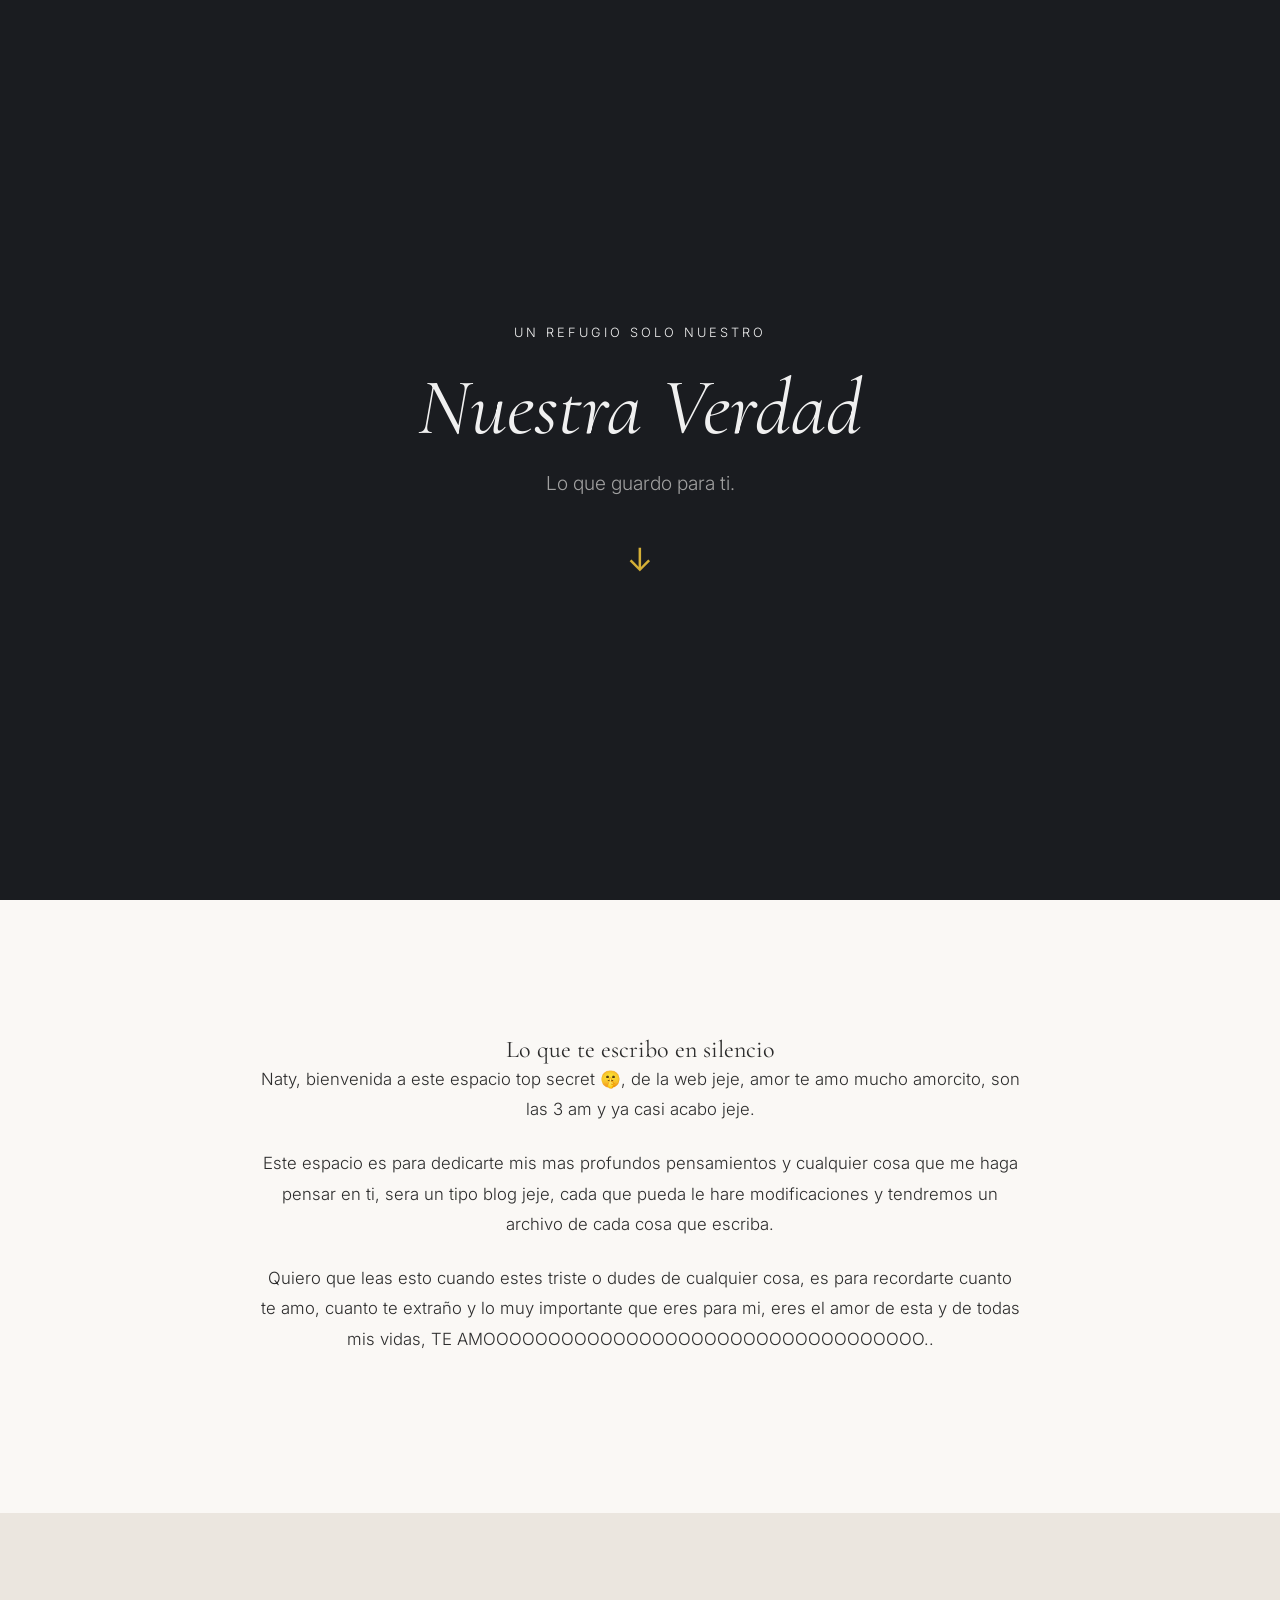
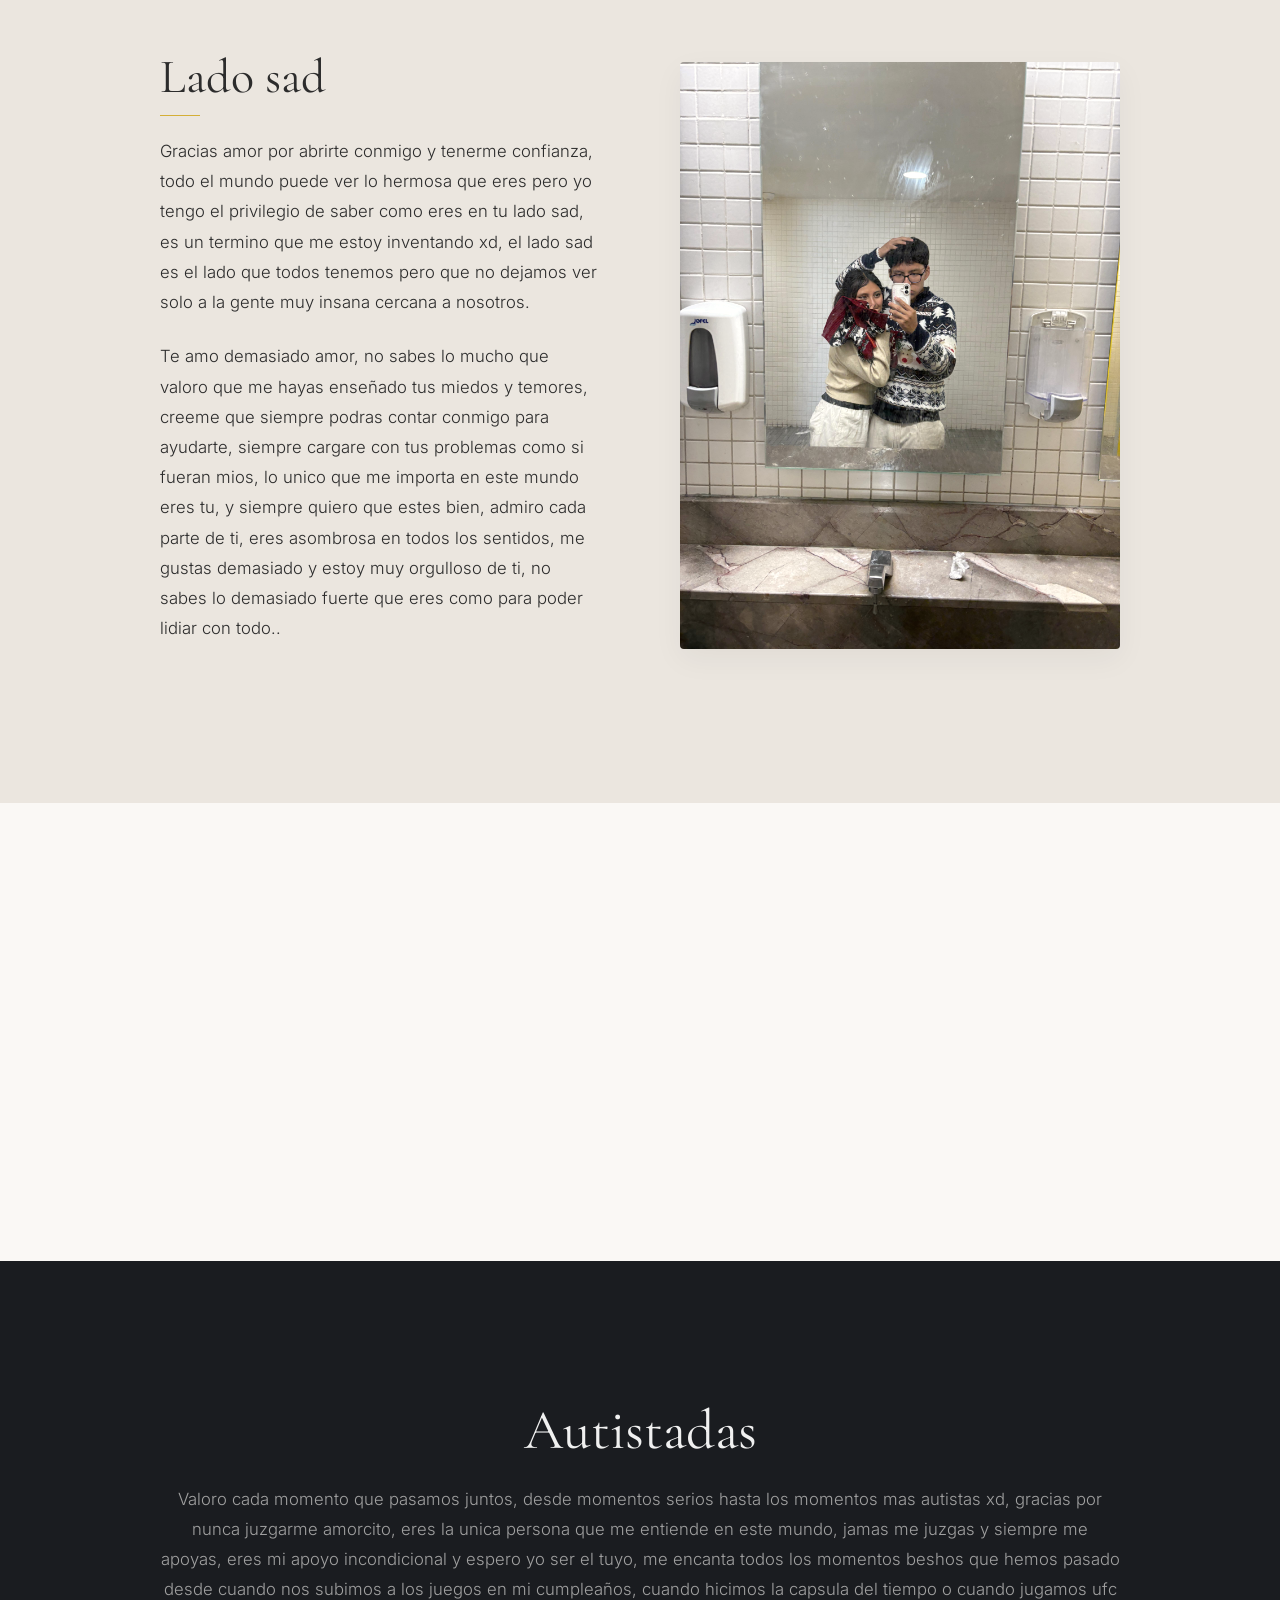
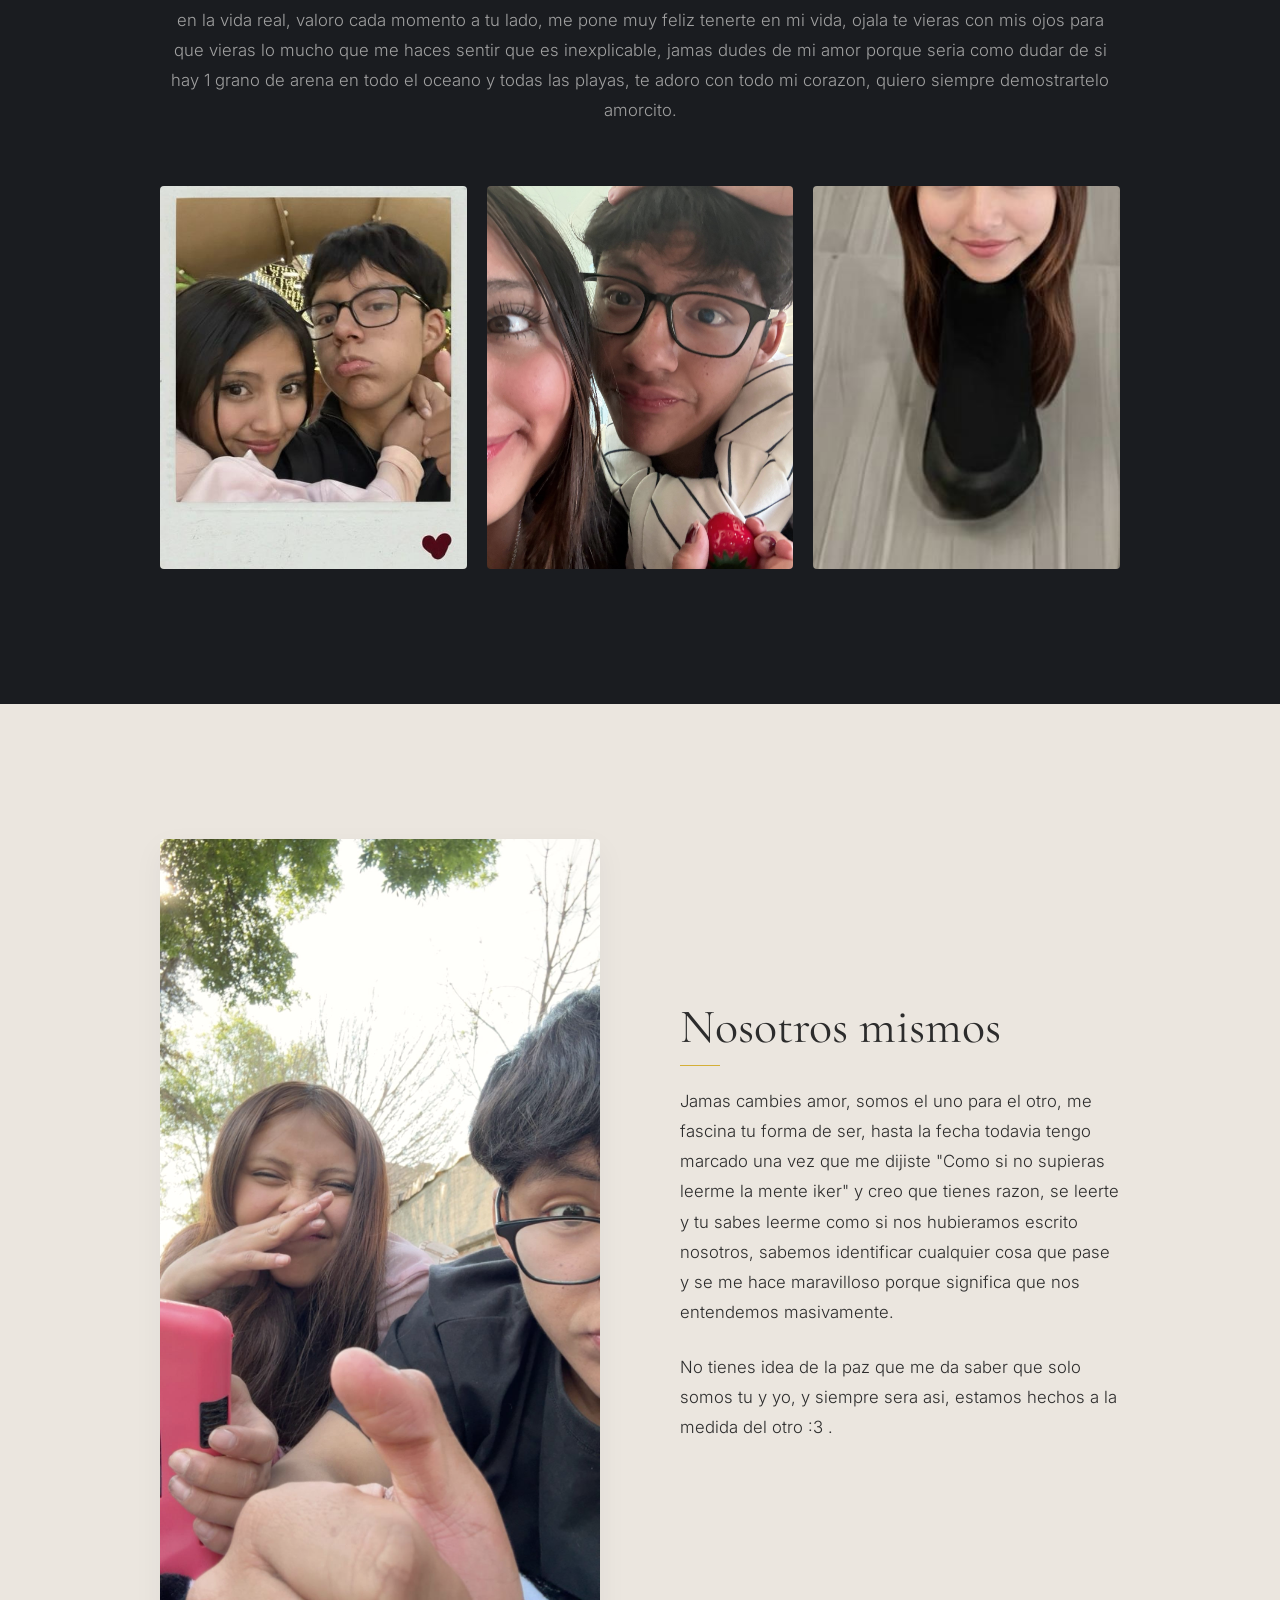
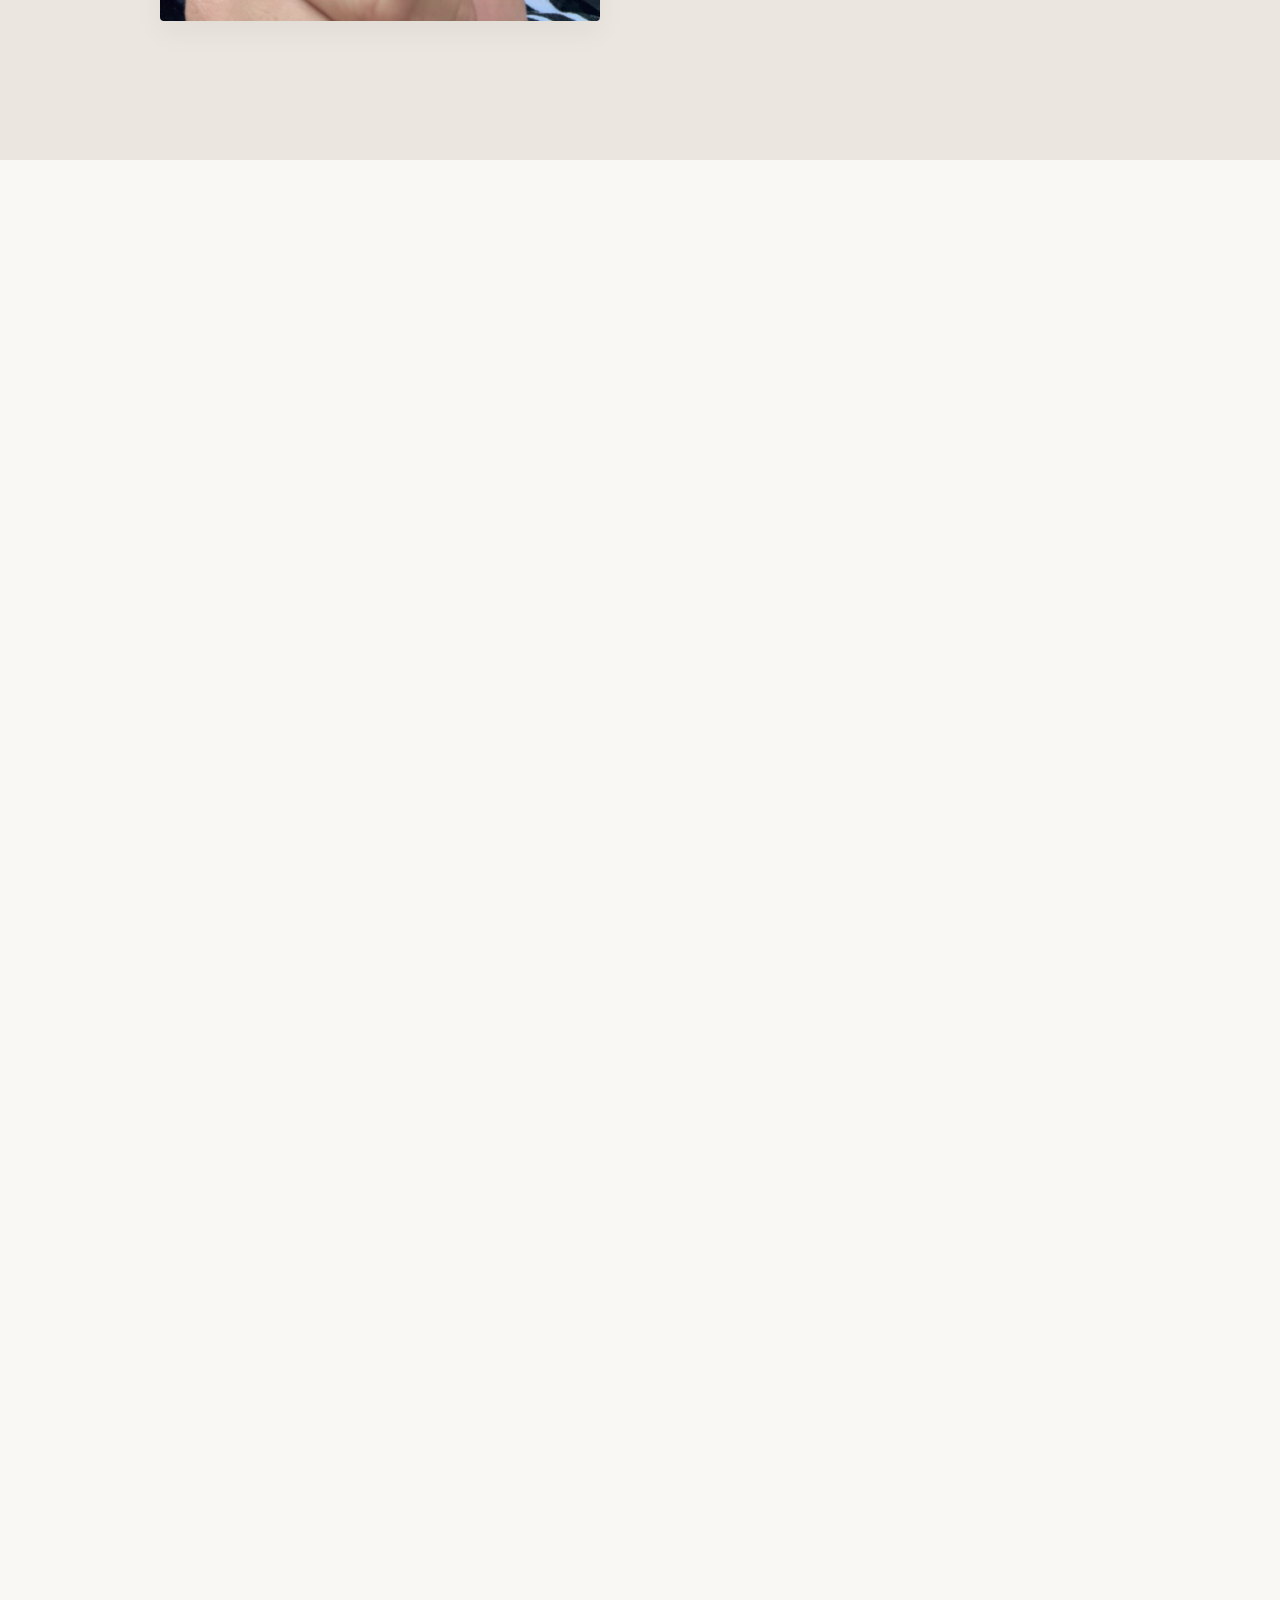
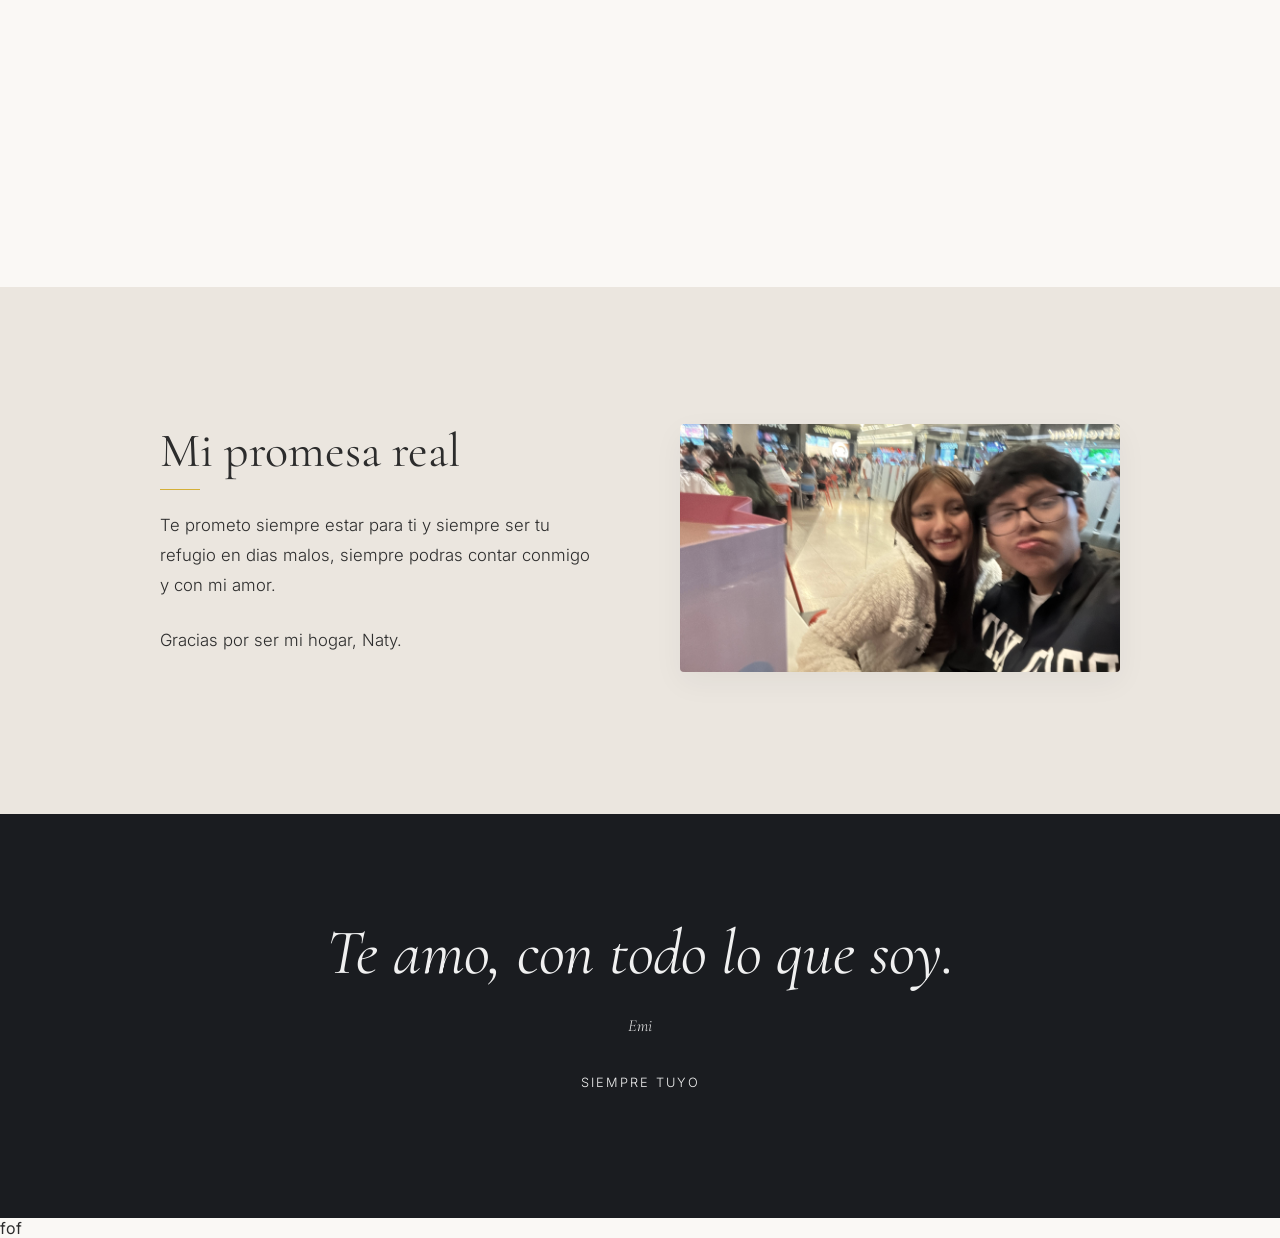
==== Private/index.html @ c95af73d "Add files via upload" ====
<!DOCTYPE html>
<html lang="es">
<head>
    <meta charset="UTF-8">
    <meta name="viewport" content="width=device-width, initial-scale=1.0">
    <title>Nuestra Verdad - Para Naty</title>
    <link rel="stylesheet" href="style.css">
    <link rel="preconnect" href="https://fonts.googleapis.com">
    <link rel="preconnect" href="https://fonts.gstatic.com" crossorigin>
    <link href="https://fonts.googleapis.com/css2?family=Cormorant+Garamond:ital,wght@0,400;0,600;1,400&family=Inter:wght@300;400&display=swap" rel="stylesheet">
</head>
<body id="inicio">

    <header class="hero bg-dark">
        <div class="hero-content fade-in">
            <p class="pre-title">Un refugio solo nuestro</p>
            <h1>Nuestra Verdad</h1>
            <p class="subtitle">Lo que guardo para ti.</p>
            <div class="scroll-down">↓</div>
        </div>
    </header>

    <section class="section-wrapper bg-main scroll-reveal">
        <div class="container text-center" style="max-width: 800px;">
            <h2>Lo que te escribo en silencio</h2>
            <p>Naty, bienvenida a este espacio top secret 🤫, de la web jeje, amor te amo mucho amorcito, son las 3 am y ya casi acabo jeje.</p>
            <p>Este espacio es para dedicarte mis mas profundos pensamientos y cualquier cosa que me haga pensar en ti, sera un tipo blog jeje, cada que pueda le hare modificaciones y tendremos un archivo de cada cosa que escriba.</p>
            <p>Quiero que leas esto cuando estes triste o dudes de cualquier cosa, es para recordarte cuanto te amo, cuanto te extraño y lo muy importante que eres para mi, eres el amor de esta y de todas mis vidas, TE AMOOOOOOOOOOOOOOOOOOOOOOOOOOOOOOOOOO..</p>
        </div>
    </section>

    <section class="section-wrapper bg-alt scroll-reveal">
        <div class="container grid-section">
            <div class="text-block">
                <h2>Lado sad</h2>
                <p>Gracias amor por abrirte conmigo y tenerme confianza, todo el mundo puede ver lo hermosa que eres pero yo tengo el privilegio de saber como eres en tu lado sad, es un termino que me estoy inventando xd, el lado sad es el lado que todos tenemos pero que no dejamos ver solo a la gente muy insana cercana a nosotros.</p>
                <p>Te amo demasiado amor, no sabes lo mucho que valoro que me hayas enseñado tus miedos y temores, creeme que siempre podras contar conmigo para ayudarte, siempre cargare con tus problemas como si fueran mios, lo unico que me importa en este mundo eres tu, y siempre quiero que estes bien, admiro cada parte de ti, eres asombrosa en todos los sentidos, me gustas demasiado y estoy muy orgulloso de ti, no sabes lo demasiado fuerte que eres como para poder lidiar con todo..</p>
            </div>
            <div class="image-block">
                <img src="foto1.jpeg" alt="Tu esencia" class="minimal-img">
            </div>
        </div>
    </section>

    <section class="section-wrapper bg-main scroll-reveal">
        <div class="container quote-section">
            <blockquote>
                "Te elegiría a ti en cien vidas, en cien mundos, en cualquier versión de la realidad, te encontraría y te elegiría."
            </blockquote>
        </div>
    </section>

    <section class="section-wrapper bg-dark scroll-reveal">
        <div class="container gallery-section">
            <div class="gallery-header text-center">
                <h2>Autistadas</h2>
                <p>Valoro cada momento que pasamos juntos, desde momentos serios hasta los momentos mas autistas xd, gracias por nunca juzgarme amorcito, eres la unica persona que me entiende en este mundo, jamas me juzgas y siempre me apoyas, eres mi apoyo incondicional y espero  yo ser el tuyo, me encanta todos los momentos beshos que hemos pasado desde cuando nos subimos a los juegos en mi cumpleaños, cuando hicimos la capsula del tiempo o cuando jugamos ufc en la vida real, valoro cada momento a tu lado, me pone muy feliz tenerte en mi vida, ojala te vieras con mis ojos para que vieras lo mucho que me haces sentir que es inexplicable, jamas dudes de mi amor porque seria como dudar de si hay 1 grano de arena en todo el oceano y todas las playas, te adoro con todo mi corazon, quiero siempre demostrartelo amorcito.</p>
            </div>
            <div class="image-grid">
                <img src="foto2.jpeg" alt="Momento íntimo 1" class="gallery-img">
                <img src="foto3.jpeg" alt="Momento íntimo 2" class="gallery-img">
                <img src="foto4.jpeg" alt="Momento íntimo 3" class="gallery-img">
            </div>
        </div>
    </section>

    <section class="section-wrapper bg-alt scroll-reveal">
        <div class="container grid-section reverse">
            <div class="text-block">
                <h2>Nosotros mismos</h2>
                <p>Jamas cambies amor, somos el uno para el otro, me fascina tu forma de ser, hasta la fecha todavia tengo marcado una vez que me dijiste "Como si no supieras leerme la mente iker" y creo que tienes razon, se leerte y tu sabes leerme como si nos hubieramos escrito nosotros, sabemos identificar cualquier cosa que pase y se me hace maravilloso porque significa que nos entendemos masivamente.</p>
                <p>No tienes idea de la paz que me da saber que solo somos tu y yo, y siempre sera asi, estamos hechos a la medida del otro :3 .</p>
            </div>
            <div class="image-block">
                <img src="foto5.jpeg" alt="Nosotros" class="minimal-img">
            </div>
        </div>
    </section>

    <section class="section-wrapper bg-main scroll-reveal">
        <div class="container list-section">
            <div class="text-center list-header">
                <h2>Lo que nadie más entiende</h2>
            </div>
            <div class="elegant-list">
                <div class="list-item">
                    <span class="number">01.</span>
                    <p><strong>Nuestro propio lenguaje:</strong> Nuestra mezcla de idiomas y palabras inventadas.</p>
                </div>
                <div class="list-item">
                    <span class="number">02.</span>
                    <p><strong>El refugio de tus abrazos:</strong> Esa forma exacta en la que encajamos, y lo calido y bello que son nuestros abrazos.</p>
                </div>
                <div class="list-item">
                    <span class="number">03.</span>
                    <p><strong>Nuestras miradas:</strong> Como estamos conectados telepaticamente que nos podemos ver y entender todo a la perfeccion o reirnos.</p>
                </div>
            </div>
        </div>
    </section>

    <section class="section-wrapper bg-dark scroll-reveal">
        <div class="container gallery-section">
            <div class="gallery-header text-center">
                <h2>Instantes sagrados</h2>
            </div>
            <div class="image-grid dual-grid">
                <img src="foto6.jpeg" alt="Instante especial 1" class="gallery-img">
                <img src="foto7.jpeg" alt="Instante especial 2" class="gallery-img">
            </div>
        </div>
    </section>

    <section class="section-wrapper bg-alt scroll-reveal">
        <div class="container grid-section">
            <div class="text-block">
                <h2>Mi promesa real</h2>
                <p>Te prometo siempre estar para ti y siempre ser tu refugio en dias malos, siempre podras contar conmigo y con mi amor.</p>
                <p>Gracias por ser mi hogar, Naty.</p>
            </div>
            <div class="image-block">
                <img src="foto8.jpeg" alt="Promesas" class="minimal-img">
            </div>
        </div>
    </section>

    <footer class="final-footer bg-dark scroll-reveal">
        <h2>Te amo, con todo lo que soy.</h2>
        <div class="signature">
            <p>Emi</p>
        </div>
        <p class="date">SIEMPRE TUYO</p>
    </footer>

    <button id="back-to-top" title="Volver al inicio">↑</button>

    <script src="script.js"></script>
</body>
</html>fof
---- Private/style.css ----
:root {
    --bg-main: #FAF8F5;    
    --bg-alt: #EBE6DF;     
    --bg-dark: #1A1C20;    
    --text-main: #2C2C2C;
    --text-light: #666666;
    --text-inverse: #F0F0F0; 
    --accent: #D4AF37;       
    --font-heading: 'Cormorant Garamond', serif;
    --font-body: 'Inter', sans-serif;
}

* { margin: 0; padding: 0; box-sizing: border-box; }
html { scroll-behavior: smooth; }
body { font-family: var(--font-body); color: var(--text-main); overflow-x: hidden; background-color: var(--bg-main); }

.section-wrapper { width: 100%; padding: 15vh 0; display: flex; align-items: center; }
.bg-main { background-color: var(--bg-main); color: var(--text-main); }
.bg-alt { background-color: var(--bg-alt); color: var(--text-main); }
.bg-dark { background-color: var(--bg-dark); color: var(--text-inverse); }

.bg-dark h2, .bg-dark p, .bg-dark blockquote { color: var(--text-inverse); }
.bg-dark .gallery-header p { color: #A0A0A0; }

h1, h2, h3, blockquote { font-family: var(--font-heading); font-weight: 400; }
p { font-weight: 300; line-height: 1.8; margin-bottom: 1.5rem; font-size: 1.05rem; }
.text-center { text-align: center; margin: 0 auto; }

.container { max-width: 1000px; width: 100%; margin: 0 auto; padding: 0 20px; }

.hero { height: 100vh; display: flex; justify-content: center; align-items: center; text-align: center; }
.hero h1 { font-size: 5rem; font-style: italic; margin-bottom: 10px; }
.pre-title { text-transform: uppercase; letter-spacing: 3px; font-size: 0.8rem; color: var(--accent); margin-bottom: 15px; }
.subtitle { font-size: 1.2rem; color: var(--text-light); }
.bg-dark .subtitle { color: #A0A0A0; }
.scroll-down { font-size: 2rem; color: var(--accent); margin-top: 40px; animation: bounce 2s infinite; }

.grid-section { display: grid; grid-template-columns: 1fr 1fr; gap: 80px; align-items: center; }
.grid-section.reverse { direction: rtl; }
.grid-section.reverse .text-block { direction: ltr; }

.text-block h2 { font-size: 3rem; margin-bottom: 30px; position: relative; display: inline-block; }
.text-block h2::after { content: ''; position: absolute; bottom: -10px; left: 0; width: 40px; height: 1px; background-color: var(--accent); }
.bg-dark .text-block h2::after { background-color: var(--text-inverse); }

.minimal-img { width: 100%; height: auto; object-fit: cover; filter: grayscale(15%) sepia(5%); border-radius: 4px; transition: filter 0.8s ease, transform 0.8s ease; box-shadow: 0 10px 30px rgba(0,0,0,0.05); }
.minimal-img:hover { filter: grayscale(0%) sepia(0%); transform: translateY(-5px); }

blockquote { font-size: 2.8rem; font-style: italic; max-width: 800px; margin: 0 auto; line-height: 1.4; }

.gallery-header h2 { font-size: 3.5rem; margin-bottom: 20px; }
.image-grid { display: grid; grid-template-columns: repeat(3, 1fr); gap: 20px; margin-top: 60px; }
.dual-grid { grid-template-columns: repeat(2, 1fr); }
.gallery-img { width: 100%; aspect-ratio: 4/5; object-fit: cover; border-radius: 4px; filter: grayscale(20%); transition: 0.5s; }
.gallery-img:hover { filter: grayscale(0%); transform: scale(1.03); }

.list-section { max-width: 700px; margin: 0 auto; }
.list-header { margin-bottom: 60px; }
.list-header h2 { font-size: 3.5rem; }
.list-item { display: flex; align-items: flex-start; margin-bottom: 40px; }
.list-item .number { font-family: var(--font-heading); font-size: 2rem; color: var(--accent); margin-right: 20px; line-height: 1; }

.final-footer { padding: 100px 20px; text-align: center; }
.final-footer h2 { font-size: 4rem; font-style: italic; margin-bottom: 20px; }
.signature { font-family: var(--font-heading); font-style: italic; font-size: 2rem; color: var(--text-inverse); }
.date { margin-top: 30px; font-size: 0.8rem; letter-spacing: 2px; color: #888; }

#back-to-top { position: fixed; bottom: 30px; right: 30px; width: 50px; height: 50px; background-color: var(--accent); color: #fff; border: none; border-radius: 50%; font-size: 1.5rem; cursor: pointer; opacity: 0; visibility: hidden; transition: all 0.3s ease; box-shadow: 0 4px 15px rgba(0,0,0,0.2); z-index: 1000; }
#back-to-top.show { opacity: 1; visibility: visible; }
#back-to-top:hover { background-color: #b8962d; transform: translateY(-3px); }

.fade-in { opacity: 0; animation: fadeInIntro 2s forwards; }
.scroll-reveal { opacity: 0; transform: translateY(50px); transition: all 1.2s cubic-bezier(0.25, 0.46, 0.45, 0.94); }
.scroll-reveal.active { opacity: 1; transform: translateY(0); }

@keyframes fadeInIntro { to { opacity: 1; } }
@keyframes bounce { 0%, 20%, 50%, 80%, 100% {transform: translateY(0);} 40% {transform: translateY(-10px);} 60% {transform: translateY(-5px);} }

@media (max-width: 768px) {
    .hero h1 { font-size: 4rem; }
    .section-wrapper { padding: 10vh 0; } 
    .grid-section { grid-template-columns: 1fr; gap: 40px; text-align: center; }
    .grid-section.reverse { direction: ltr; }
    .text-block h2::after { left: 50%; transform: translateX(-50%); }
    .image-grid, .dual-grid { grid-template-columns: 1fr; }
    blockquote { font-size: 2rem; }
    .list-item { flex-direction: column; text-align: left; }
    .list-item .number { margin-bottom: 10px; }
    #back-to-top { bottom: 20px; right: 20px; width: 40px; height: 40px; font-size: 1.2rem; }
}
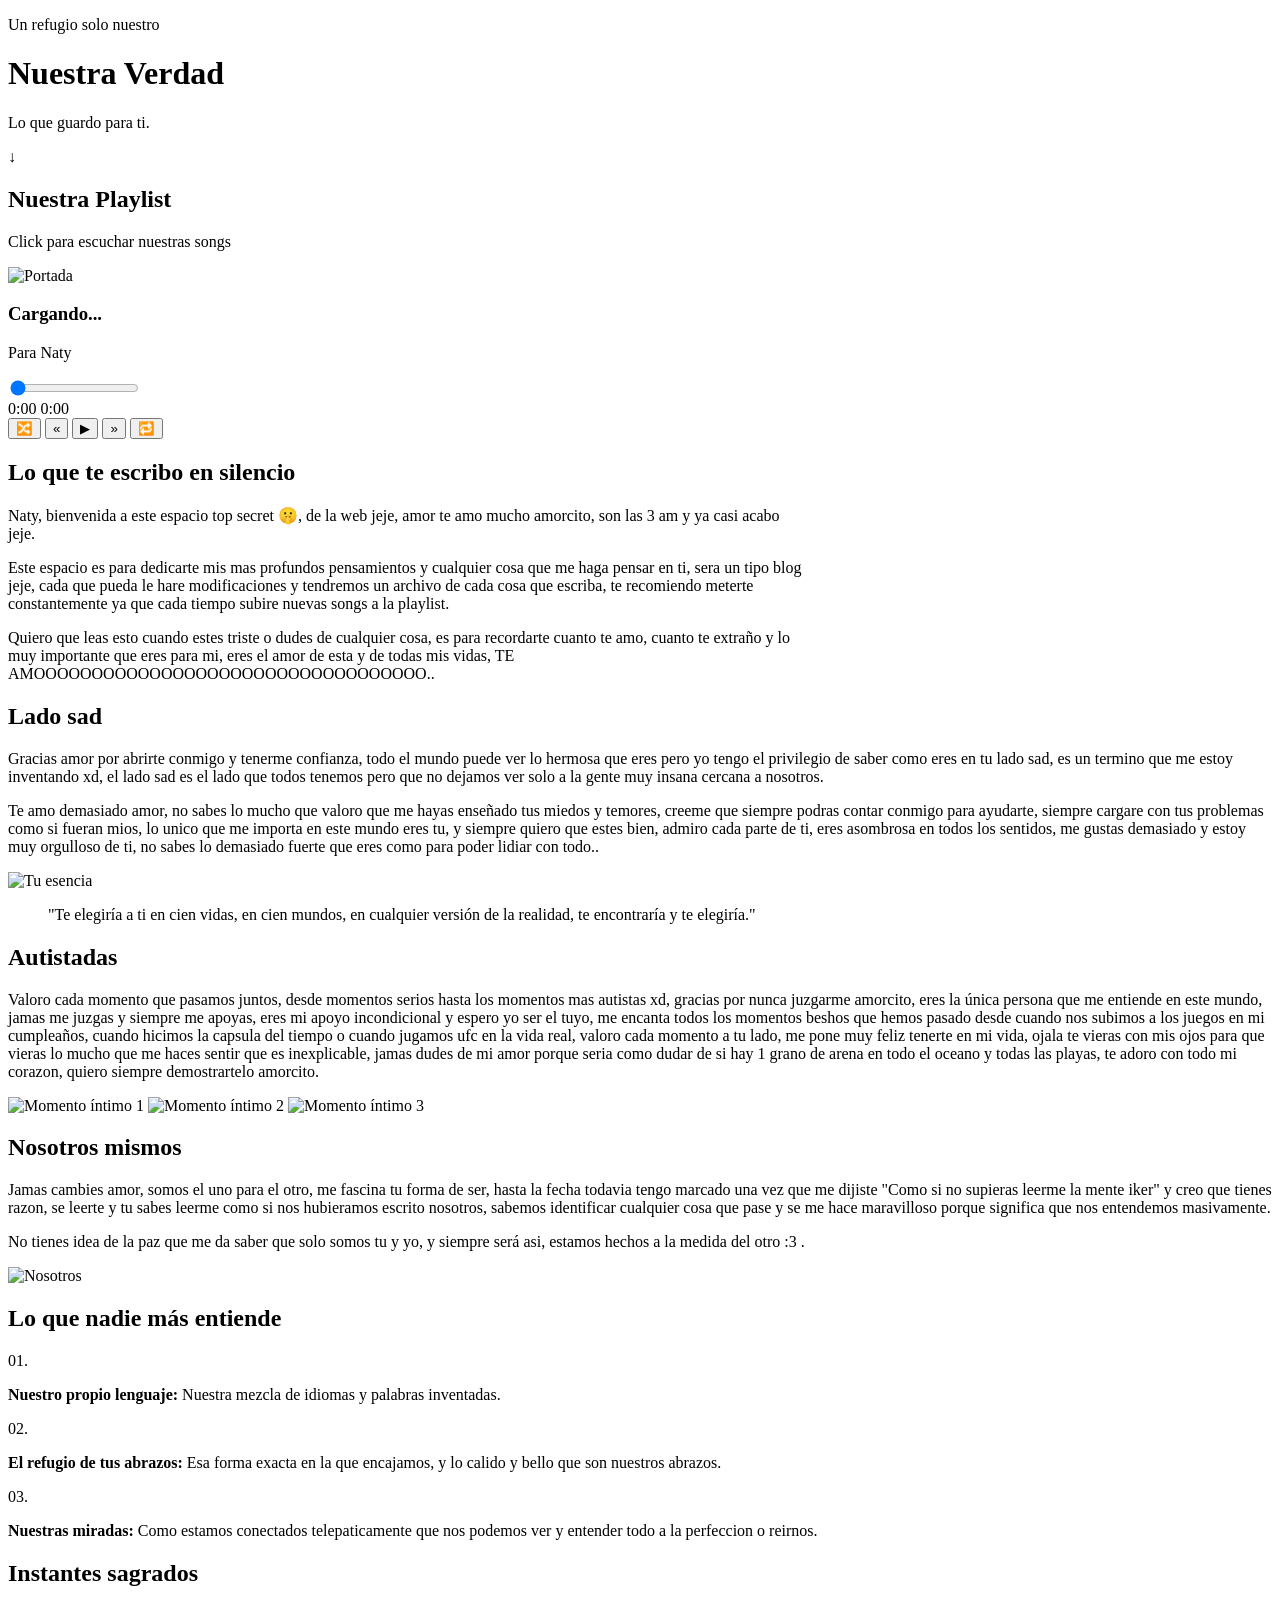
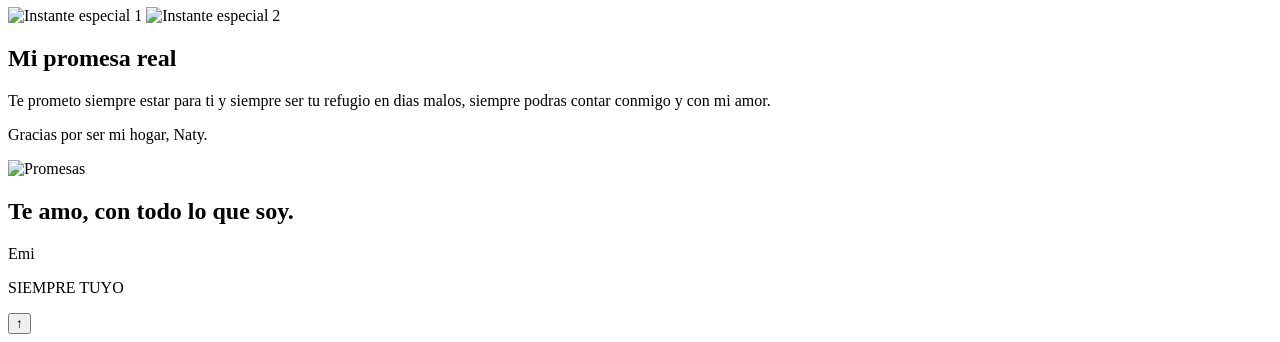
==== commit b7810e56: "Update index.html" ====
--- a/Private/index.html
+++ b/Private/index.html
@@ -1,139 +1,177 @@
-<!DOCTYPE html>
-<html lang="es">
-<head>
-    <meta charset="UTF-8">
-    <meta name="viewport" content="width=device-width, initial-scale=1.0">
-    <title>Nuestra Verdad - Para Naty</title>
-    <link rel="stylesheet" href="style.css">
-    <link rel="preconnect" href="https://fonts.googleapis.com">
-    <link rel="preconnect" href="https://fonts.gstatic.com" crossorigin>
-    <link href="https://fonts.googleapis.com/css2?family=Cormorant+Garamond:ital,wght@0,400;0,600;1,400&family=Inter:wght@300;400&display=swap" rel="stylesheet">
-</head>
-<body id="inicio">
-
-    <header class="hero bg-dark">
-        <div class="hero-content fade-in">
-            <p class="pre-title">Un refugio solo nuestro</p>
-            <h1>Nuestra Verdad</h1>
-            <p class="subtitle">Lo que guardo para ti.</p>
-            <div class="scroll-down">↓</div>
-        </div>
-    </header>
-
-    <section class="section-wrapper bg-main scroll-reveal">
-        <div class="container text-center" style="max-width: 800px;">
-            <h2>Lo que te escribo en silencio</h2>
-            <p>Naty, bienvenida a este espacio top secret 🤫, de la web jeje, amor te amo mucho amorcito, son las 3 am y ya casi acabo jeje.</p>
-            <p>Este espacio es para dedicarte mis mas profundos pensamientos y cualquier cosa que me haga pensar en ti, sera un tipo blog jeje, cada que pueda le hare modificaciones y tendremos un archivo de cada cosa que escriba.</p>
-            <p>Quiero que leas esto cuando estes triste o dudes de cualquier cosa, es para recordarte cuanto te amo, cuanto te extraño y lo muy importante que eres para mi, eres el amor de esta y de todas mis vidas, TE AMOOOOOOOOOOOOOOOOOOOOOOOOOOOOOOOOOO..</p>
-        </div>
-    </section>
-
-    <section class="section-wrapper bg-alt scroll-reveal">
-        <div class="container grid-section">
-            <div class="text-block">
-                <h2>Lado sad</h2>
-                <p>Gracias amor por abrirte conmigo y tenerme confianza, todo el mundo puede ver lo hermosa que eres pero yo tengo el privilegio de saber como eres en tu lado sad, es un termino que me estoy inventando xd, el lado sad es el lado que todos tenemos pero que no dejamos ver solo a la gente muy insana cercana a nosotros.</p>
-                <p>Te amo demasiado amor, no sabes lo mucho que valoro que me hayas enseñado tus miedos y temores, creeme que siempre podras contar conmigo para ayudarte, siempre cargare con tus problemas como si fueran mios, lo unico que me importa en este mundo eres tu, y siempre quiero que estes bien, admiro cada parte de ti, eres asombrosa en todos los sentidos, me gustas demasiado y estoy muy orgulloso de ti, no sabes lo demasiado fuerte que eres como para poder lidiar con todo..</p>
-            </div>
-            <div class="image-block">
-                <img src="foto1.jpeg" alt="Tu esencia" class="minimal-img">
-            </div>
-        </div>
-    </section>
-
-    <section class="section-wrapper bg-main scroll-reveal">
-        <div class="container quote-section">
-            <blockquote>
-                "Te elegiría a ti en cien vidas, en cien mundos, en cualquier versión de la realidad, te encontraría y te elegiría."
-            </blockquote>
-        </div>
-    </section>
-
-    <section class="section-wrapper bg-dark scroll-reveal">
-        <div class="container gallery-section">
-            <div class="gallery-header text-center">
-                <h2>Autistadas</h2>
-                <p>Valoro cada momento que pasamos juntos, desde momentos serios hasta los momentos mas autistas xd, gracias por nunca juzgarme amorcito, eres la unica persona que me entiende en este mundo, jamas me juzgas y siempre me apoyas, eres mi apoyo incondicional y espero  yo ser el tuyo, me encanta todos los momentos beshos que hemos pasado desde cuando nos subimos a los juegos en mi cumpleaños, cuando hicimos la capsula del tiempo o cuando jugamos ufc en la vida real, valoro cada momento a tu lado, me pone muy feliz tenerte en mi vida, ojala te vieras con mis ojos para que vieras lo mucho que me haces sentir que es inexplicable, jamas dudes de mi amor porque seria como dudar de si hay 1 grano de arena en todo el oceano y todas las playas, te adoro con todo mi corazon, quiero siempre demostrartelo amorcito.</p>
-            </div>
-            <div class="image-grid">
-                <img src="foto2.jpeg" alt="Momento íntimo 1" class="gallery-img">
-                <img src="foto3.jpeg" alt="Momento íntimo 2" class="gallery-img">
-                <img src="foto4.jpeg" alt="Momento íntimo 3" class="gallery-img">
-            </div>
-        </div>
-    </section>
-
-    <section class="section-wrapper bg-alt scroll-reveal">
-        <div class="container grid-section reverse">
-            <div class="text-block">
-                <h2>Nosotros mismos</h2>
-                <p>Jamas cambies amor, somos el uno para el otro, me fascina tu forma de ser, hasta la fecha todavia tengo marcado una vez que me dijiste "Como si no supieras leerme la mente iker" y creo que tienes razon, se leerte y tu sabes leerme como si nos hubieramos escrito nosotros, sabemos identificar cualquier cosa que pase y se me hace maravilloso porque significa que nos entendemos masivamente.</p>
-                <p>No tienes idea de la paz que me da saber que solo somos tu y yo, y siempre sera asi, estamos hechos a la medida del otro :3 .</p>
-            </div>
-            <div class="image-block">
-                <img src="foto5.jpeg" alt="Nosotros" class="minimal-img">
-            </div>
-        </div>
-    </section>
-
-    <section class="section-wrapper bg-main scroll-reveal">
-        <div class="container list-section">
-            <div class="text-center list-header">
-                <h2>Lo que nadie más entiende</h2>
-            </div>
-            <div class="elegant-list">
-                <div class="list-item">
-                    <span class="number">01.</span>
-                    <p><strong>Nuestro propio lenguaje:</strong> Nuestra mezcla de idiomas y palabras inventadas.</p>
-                </div>
-                <div class="list-item">
-                    <span class="number">02.</span>
-                    <p><strong>El refugio de tus abrazos:</strong> Esa forma exacta en la que encajamos, y lo calido y bello que son nuestros abrazos.</p>
-                </div>
-                <div class="list-item">
-                    <span class="number">03.</span>
-                    <p><strong>Nuestras miradas:</strong> Como estamos conectados telepaticamente que nos podemos ver y entender todo a la perfeccion o reirnos.</p>
-                </div>
-            </div>
-        </div>
-    </section>
-
-    <section class="section-wrapper bg-dark scroll-reveal">
-        <div class="container gallery-section">
-            <div class="gallery-header text-center">
-                <h2>Instantes sagrados</h2>
-            </div>
-            <div class="image-grid dual-grid">
-                <img src="foto6.jpeg" alt="Instante especial 1" class="gallery-img">
-                <img src="foto7.jpeg" alt="Instante especial 2" class="gallery-img">
-            </div>
-        </div>
-    </section>
-
-    <section class="section-wrapper bg-alt scroll-reveal">
-        <div class="container grid-section">
-            <div class="text-block">
-                <h2>Mi promesa real</h2>
-                <p>Te prometo siempre estar para ti y siempre ser tu refugio en dias malos, siempre podras contar conmigo y con mi amor.</p>
-                <p>Gracias por ser mi hogar, Naty.</p>
-            </div>
-            <div class="image-block">
-                <img src="foto8.jpeg" alt="Promesas" class="minimal-img">
-            </div>
-        </div>
-    </section>
-
-    <footer class="final-footer bg-dark scroll-reveal">
-        <h2>Te amo, con todo lo que soy.</h2>
-        <div class="signature">
-            <p>Emi</p>
-        </div>
-        <p class="date">SIEMPRE TUYO</p>
-    </footer>
-
-    <button id="back-to-top" title="Volver al inicio">↑</button>
-
-    <script src="script.js"></script>
-</body>
-</html>fof+<!DOCTYPE html>
+<html lang="es">
+<head>
+    <meta charset="UTF-8">
+    <meta name="viewport" content="width=device-width, initial-scale=1.0">
+    <title>Nuestra Verdad - Para Naty</title>
+    <link rel="stylesheet" href="style.css">
+    <link rel="preconnect" href="https://fonts.googleapis.com">
+    <link rel="preconnect" href="https://fonts.gstatic.com" crossorigin>
+    <link href="https://fonts.googleapis.com/css2?family=Cormorant+Garamond:ital,wght@0,400;0,600;1,400&family=Inter:wght@300;400&display=swap" rel="stylesheet">
+</head>
+<body id="inicio">
+
+    <header class="hero bg-dark">
+        <div class="hero-content fade-in">
+            <p class="pre-title">Un refugio solo nuestro</p>
+            <h1>Nuestra Verdad</h1>
+            <p class="subtitle">Lo que guardo para ti.</p>
+            <div class="scroll-down">↓</div>
+        </div>
+    </header>
+
+    <section class="section-wrapper bg-main scroll-reveal">
+        <div class="container music-player-container">
+            <div class="text-center">
+                <h2>Nuestra Playlist</h2>
+                <p>Click para escuchar nuestras songs</p>
+            </div>
+
+            <div class="player-card">
+                <div class="album-art">
+                    <img id="track-img" src="foto9.jpeg" alt="Portada">
+                </div>
+                
+                <div class="track-info">
+                    <h3 id="track-title">Cargando...</h3>
+                    <p id="track-artist">Para Naty</p>
+                </div>
+
+                <div class="progress-area">
+                    <input type="range" id="progress-bar" min="0" max="100" value="0">
+                    <div class="time-info">
+                        <span id="current-time">0:00</span>
+                        <span id="total-duration">0:00</span>
+                    </div>
+                </div>
+
+                <div class="player-controls">
+                    <button id="shuffle-btn" class="ctrl-btn secondary" title="Aleatorio">🔀</button>
+                    <button id="prev-btn" class="ctrl-btn">«</button>
+                    <button id="play-btn" class="ctrl-btn play-main">▶</button>
+                    <button id="next-btn" class="ctrl-btn">»</button>
+                    <button id="loop-btn" class="ctrl-btn secondary" title="Repetir">🔁</button>
+                </div>
+            </div>
+        </div>
+    </section>
+
+    <section class="section-wrapper bg-alt scroll-reveal">
+        <div class="container text-center" style="max-width: 800px;">
+            <h2>Lo que te escribo en silencio</h2>
+            <p>Naty, bienvenida a este espacio top secret 🤫, de la web jeje, amor te amo mucho amorcito, son las 3 am y ya casi acabo jeje.</p>
+            <p>Este espacio es para dedicarte mis mas profundos pensamientos y cualquier cosa que me haga pensar en ti, sera un tipo blog jeje, cada que pueda le hare modificaciones y tendremos un archivo de cada cosa que escriba, te recomiendo meterte constantemente ya que cada tiempo subire nuevas songs a la playlist.</p>
+            <p>Quiero que leas esto cuando estes triste o dudes de cualquier cosa, es para recordarte cuanto te amo, cuanto te extraño y lo muy importante que eres para mi, eres el amor de esta y de todas mis vidas, TE AMOOOOOOOOOOOOOOOOOOOOOOOOOOOOOOOOOO..</p>
+        </div>
+    </section>
+
+    <section class="section-wrapper bg-main scroll-reveal">
+        <div class="container grid-section">
+            <div class="text-block">
+                <h2>Lado sad</h2>
+                <p>Gracias amor por abrirte conmigo y tenerme confianza, todo el mundo puede ver lo hermosa que eres pero yo tengo el privilegio de saber como eres en tu lado sad, es un termino que me estoy inventando xd, el lado sad es el lado que todos tenemos pero que no dejamos ver solo a la gente muy insana cercana a nosotros.</p>
+                <p>Te amo demasiado amor, no sabes lo mucho que valoro que me hayas enseñado tus miedos y temores, creeme que siempre podras contar conmigo para ayudarte, siempre cargare con tus problemas como si fueran mios, lo unico que me importa en este mundo eres tu, y siempre quiero que estes bien, admiro cada parte de ti, eres asombrosa en todos los sentidos, me gustas demasiado y estoy muy orgulloso de ti, no sabes lo demasiado fuerte que eres como para poder lidiar con todo..</p>
+            </div>
+            <div class="image-block">
+                <img src="foto1.jpeg" alt="Tu esencia" class="minimal-img">
+            </div>
+        </div>
+    </section>
+
+    <section class="section-wrapper bg-alt scroll-reveal">
+        <div class="container quote-section">
+            <blockquote>
+                "Te elegiría a ti en cien vidas, en cien mundos, en cualquier versión de la realidad, te encontraría y te elegiría."
+            </blockquote>
+        </div>
+    </section>
+
+    <section class="section-wrapper bg-dark scroll-reveal">
+        <div class="container gallery-section">
+            <div class="gallery-header text-center">
+                <h2>Autistadas</h2>
+                <p>Valoro cada momento que pasamos juntos, desde momentos serios hasta los momentos mas autistas xd, gracias por nunca juzgarme amorcito, eres la única persona que me entiende en este mundo, jamas me juzgas y siempre me apoyas, eres mi apoyo incondicional y espero yo ser el tuyo, me encanta todos los momentos beshos que hemos pasado desde cuando nos subimos a los juegos en mi cumpleaños, cuando hicimos la capsula del tiempo o cuando jugamos ufc en la vida real, valoro cada momento a tu lado, me pone muy feliz tenerte en mi vida, ojala te vieras con mis ojos para que vieras lo mucho que me haces sentir que es inexplicable, jamas dudes de mi amor porque seria como dudar de si hay 1 grano de arena en todo el oceano y todas las playas, te adoro con todo mi corazon, quiero siempre demostrartelo amorcito.</p>
+            </div>
+            <div class="image-grid">
+                <img src="foto2.jpeg" alt="Momento íntimo 1" class="gallery-img">
+                <img src="foto3.jpeg" alt="Momento íntimo 2" class="gallery-img">
+                <img src="foto4.jpeg" alt="Momento íntimo 3" class="gallery-img">
+            </div>
+        </div>
+    </section>
+
+    <section class="section-wrapper bg-alt scroll-reveal">
+        <div class="container grid-section reverse">
+            <div class="text-block">
+                <h2>Nosotros mismos</h2>
+                <p>Jamas cambies amor, somos el uno para el otro, me fascina tu forma de ser, hasta la fecha todavia tengo marcado una vez que me dijiste "Como si no supieras leerme la mente iker" y creo que tienes razon, se leerte y tu sabes leerme como si nos hubieramos escrito nosotros, sabemos identificar cualquier cosa que pase y se me hace maravilloso porque significa que nos entendemos masivamente.</p>
+                <p>No tienes idea de la paz que me da saber que solo somos tu y yo, y siempre será asi, estamos hechos a la medida del otro :3 .</p>
+            </div>
+            <div class="image-block">
+                <img src="foto5.jpeg" alt="Nosotros" class="minimal-img">
+            </div>
+        </div>
+    </section>
+
+    <section class="section-wrapper bg-main scroll-reveal">
+        <div class="container list-section">
+            <div class="text-center list-header">
+                <h2>Lo que nadie más entiende</h2>
+            </div>
+            <div class="elegant-list">
+                <div class="list-item">
+                    <span class="number">01.</span>
+                    <p><strong>Nuestro propio lenguaje:</strong> Nuestra mezcla de idiomas y palabras inventadas.</p>
+                </div>
+                <div class="list-item">
+                    <span class="number">02.</span>
+                    <p><strong>El refugio de tus abrazos:</strong> Esa forma exacta en la que encajamos, y lo calido y bello que son nuestros abrazos.</p>
+                </div>
+                <div class="list-item">
+                    <span class="number">03.</span>
+                    <p><strong>Nuestras miradas:</strong> Como estamos conectados telepaticamente que nos podemos ver y entender todo a la perfeccion o reirnos.</p>
+                </div>
+            </div>
+        </div>
+    </section>
+
+    <section class="section-wrapper bg-dark scroll-reveal">
+        <div class="container gallery-section">
+            <div class="gallery-header text-center">
+                <h2>Instantes sagrados</h2>
+            </div>
+            <div class="image-grid dual-grid">
+                <img src="foto6.jpeg" alt="Instante especial 1" class="gallery-img">
+                <img src="foto7.jpeg" alt="Instante especial 2" class="gallery-img">
+            </div>
+        </div>
+    </section>
+
+    <section class="section-wrapper bg-alt scroll-reveal">
+        <div class="container grid-section">
+            <div class="text-block">
+                <h2>Mi promesa real</h2>
+                <p>Te prometo siempre estar para ti y siempre ser tu refugio en dias malos, siempre podras contar conmigo y con mi amor.</p>
+                <p>Gracias por ser mi hogar, Naty.</p>
+            </div>
+            <div class="image-block">
+                <img src="foto8.jpeg" alt="Promesas" class="minimal-img">
+            </div>
+        </div>
+    </section>
+
+    <footer class="final-footer bg-dark scroll-reveal">
+        <h2>Te amo, con todo lo que soy.</h2>
+        <div class="signature">
+            <p>Emi</p>
+        </div>
+        <p class="date">SIEMPRE TUYO</p>
+    </footer>
+
+    <button id="back-to-top" title="Volver al inicio">↑</button>
+
+    <audio id="main-audio"></audio>
+
+    <script src="script.js"></script>
+</body>
+</html>
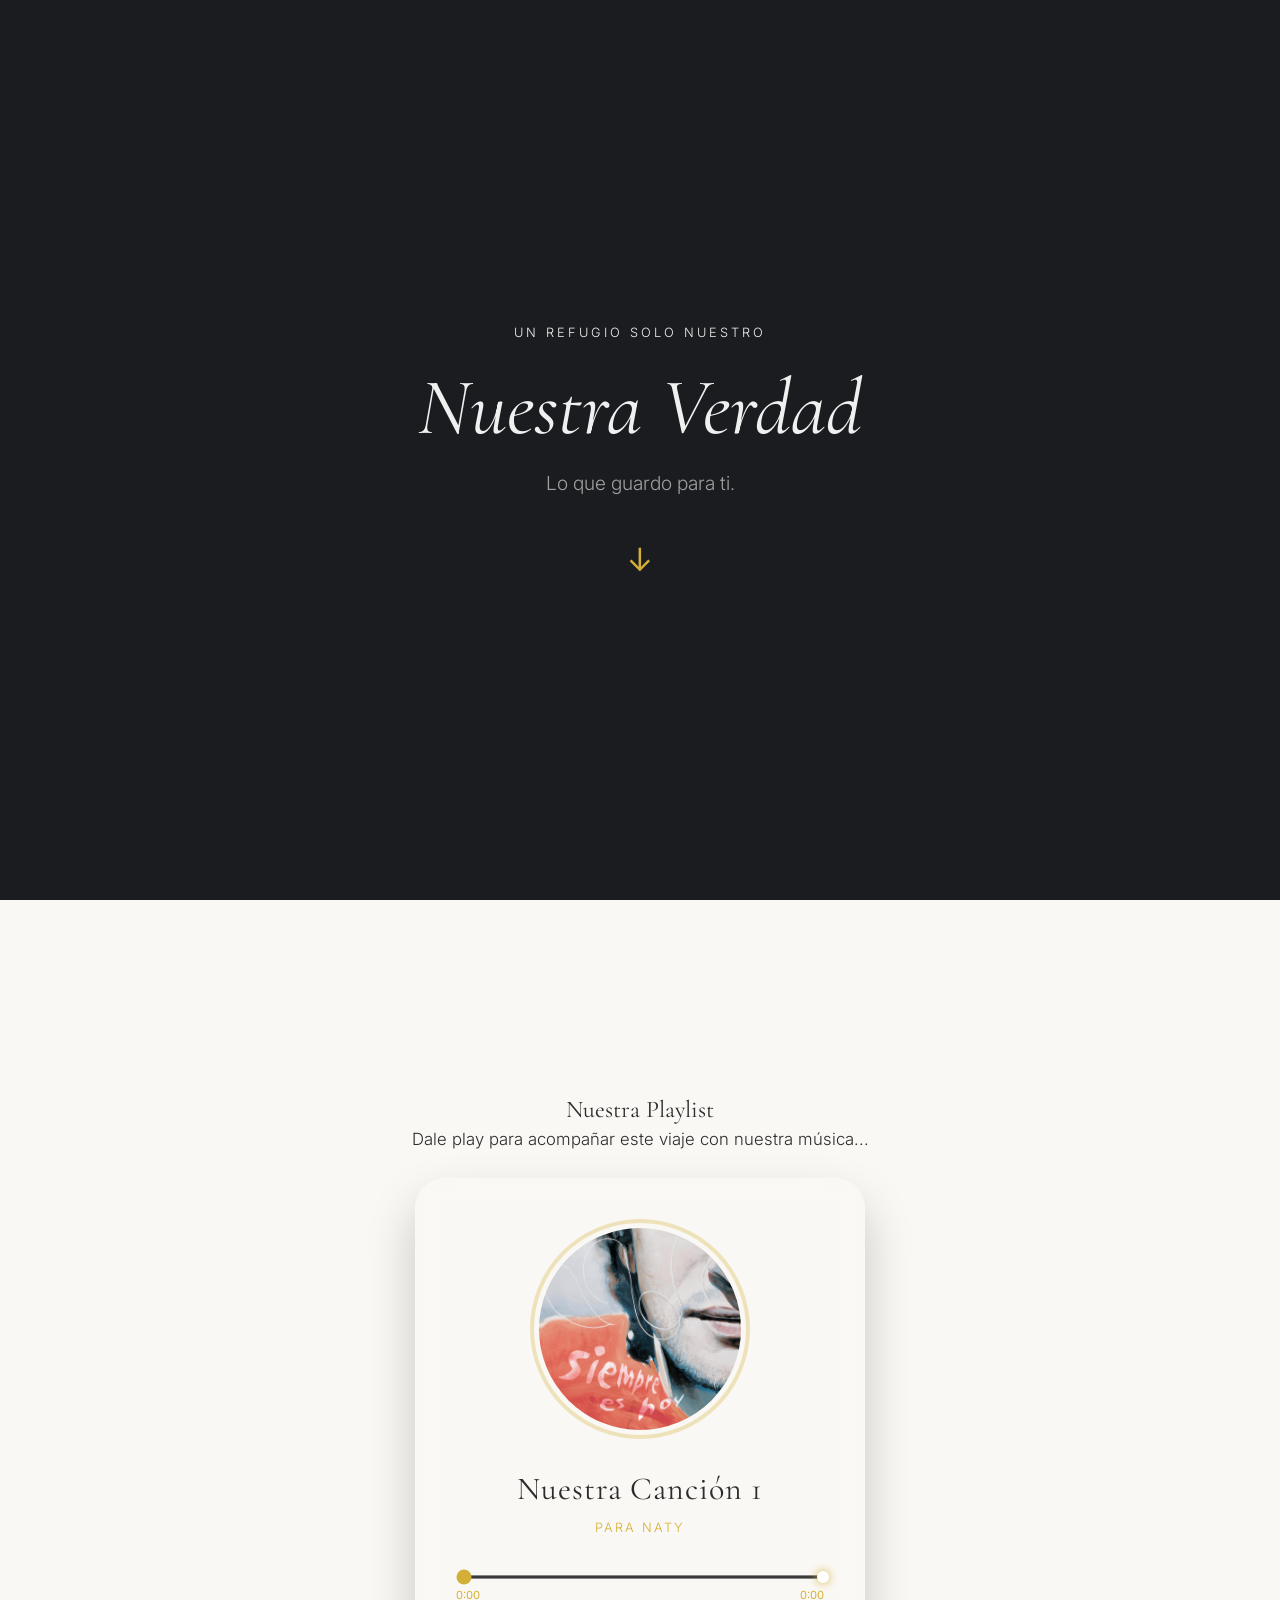
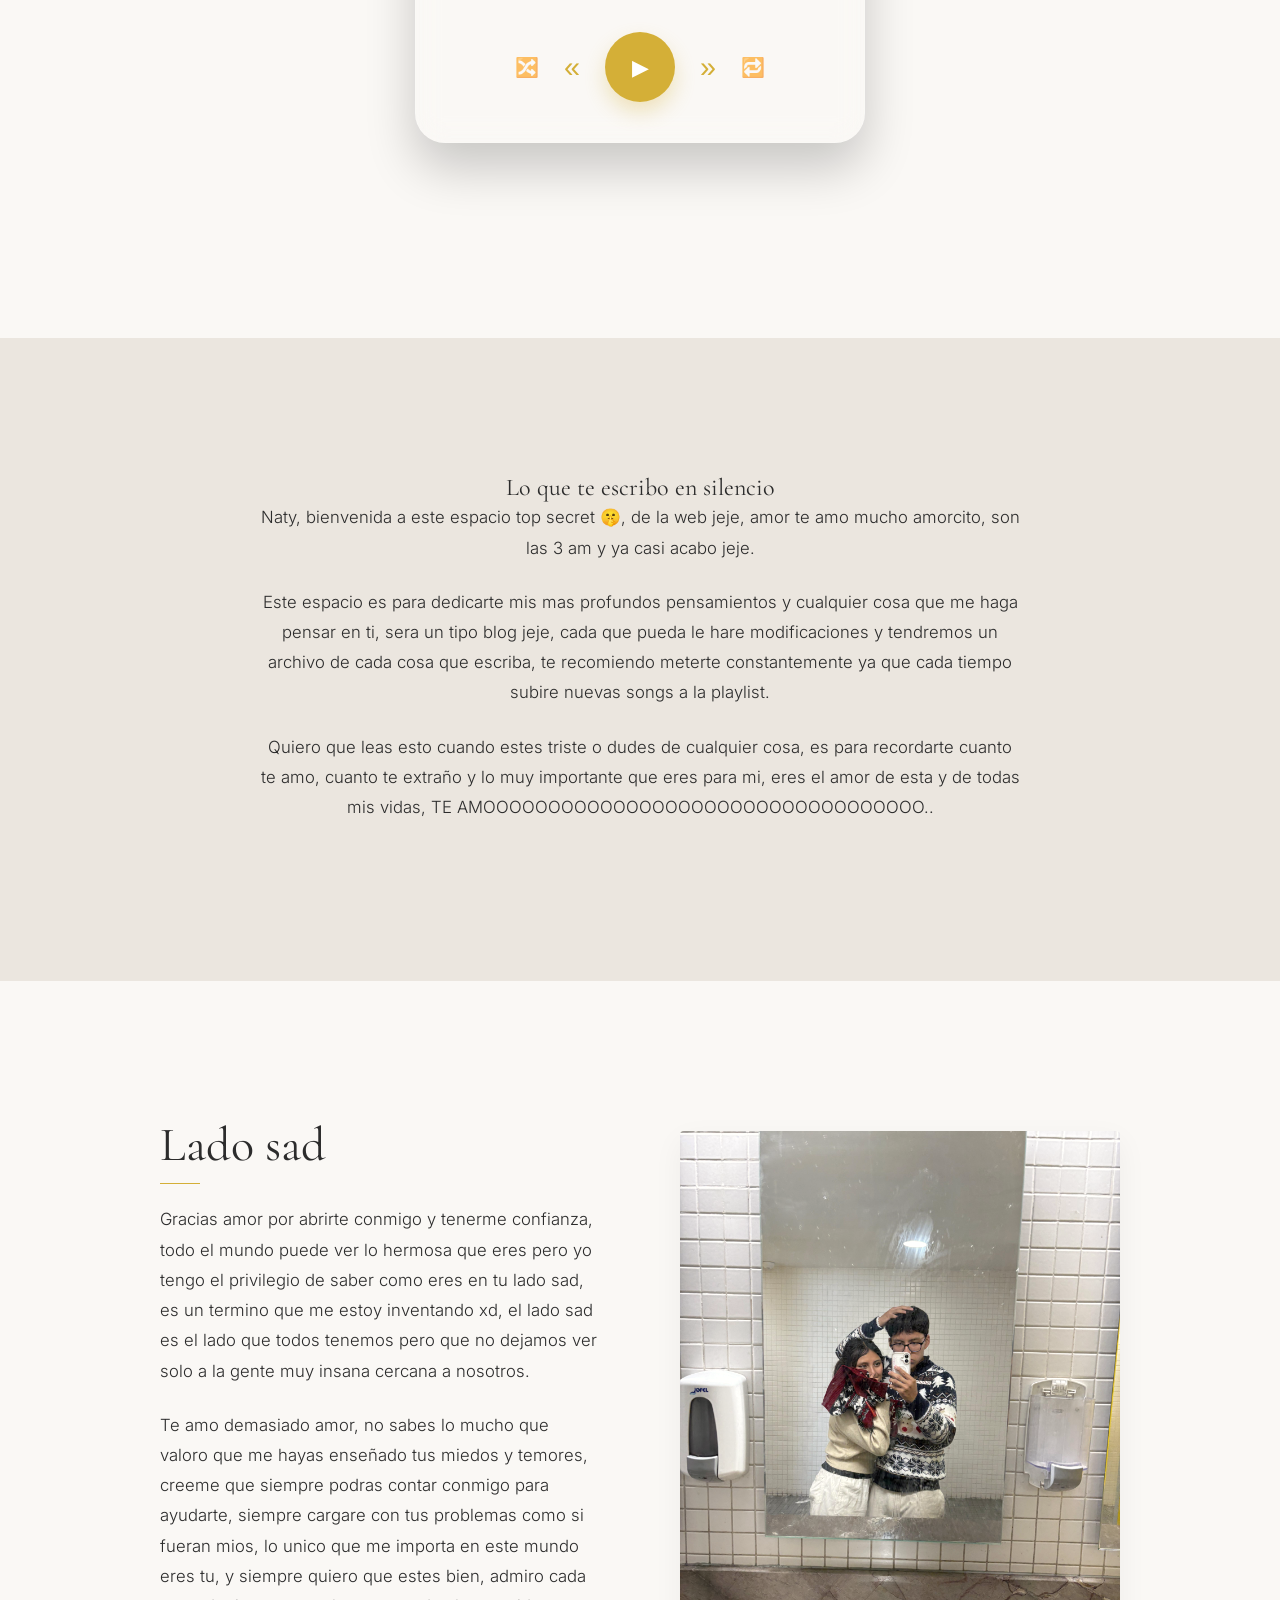
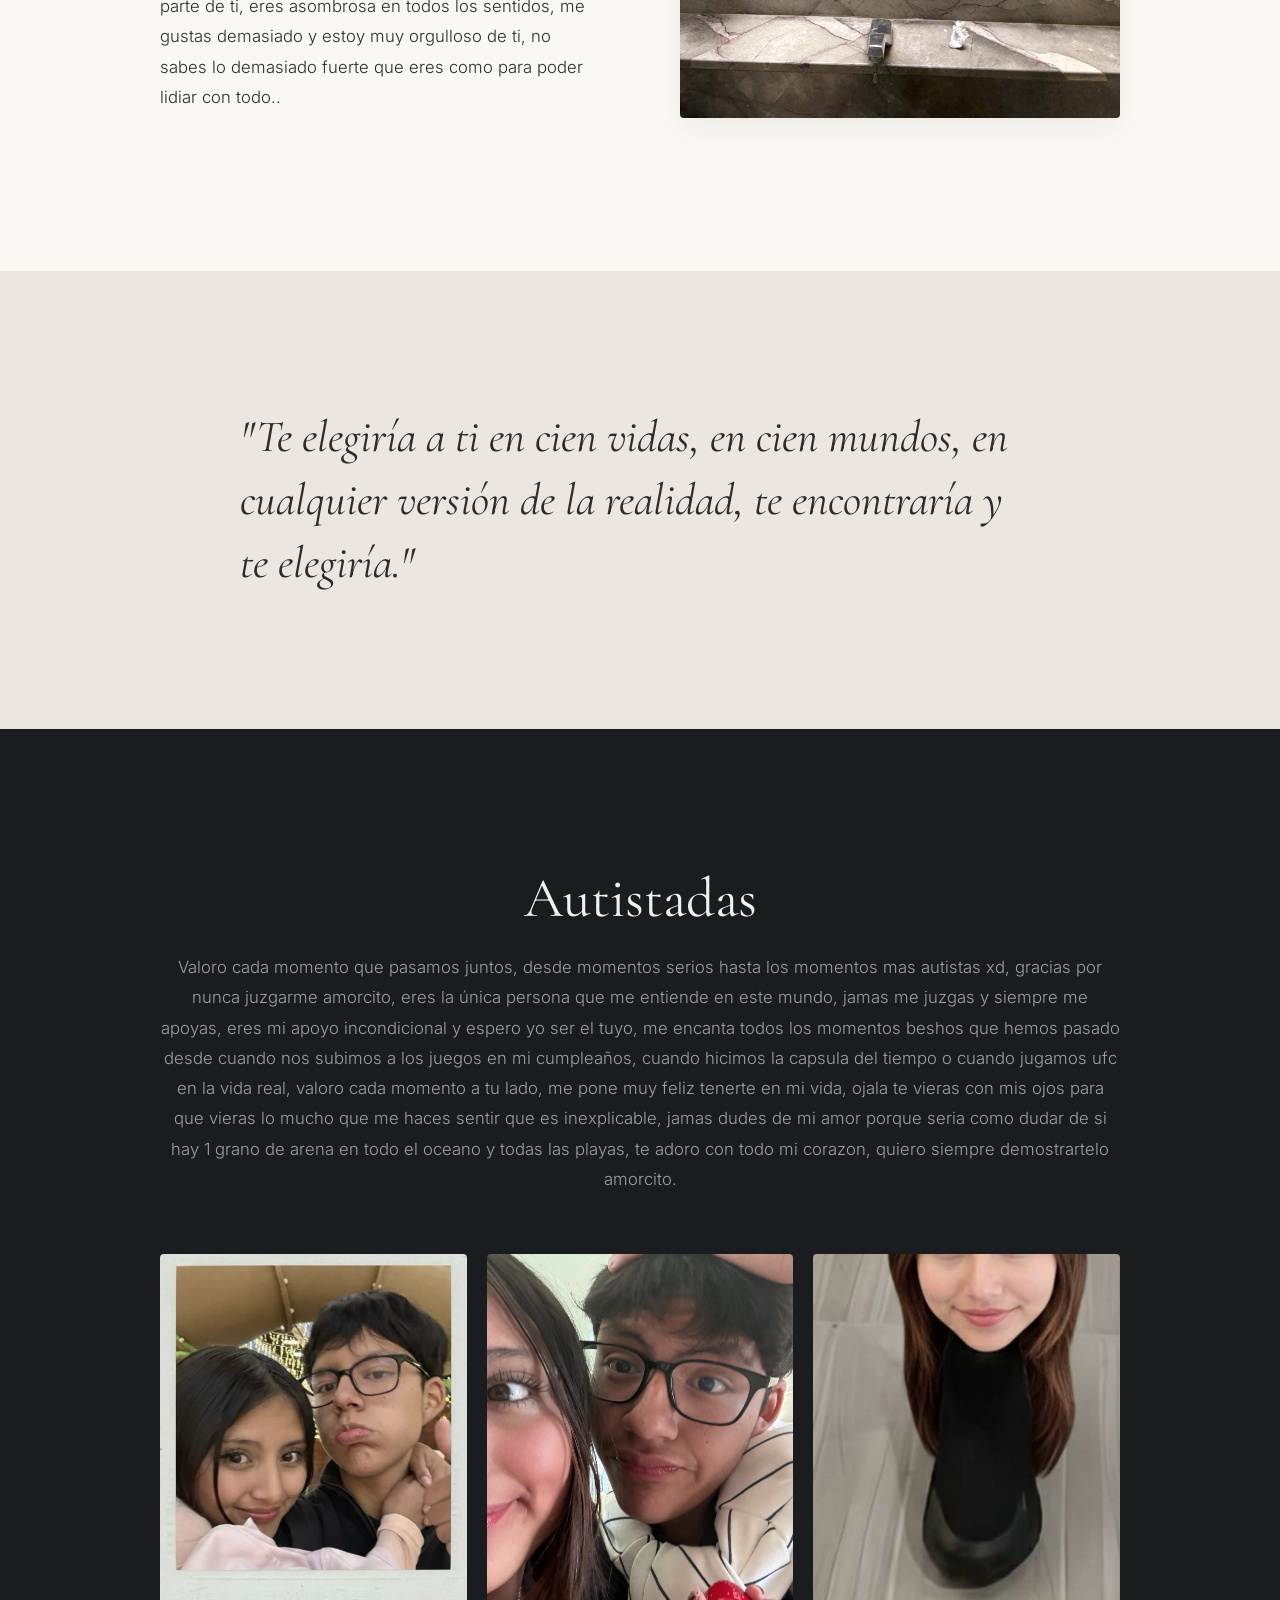
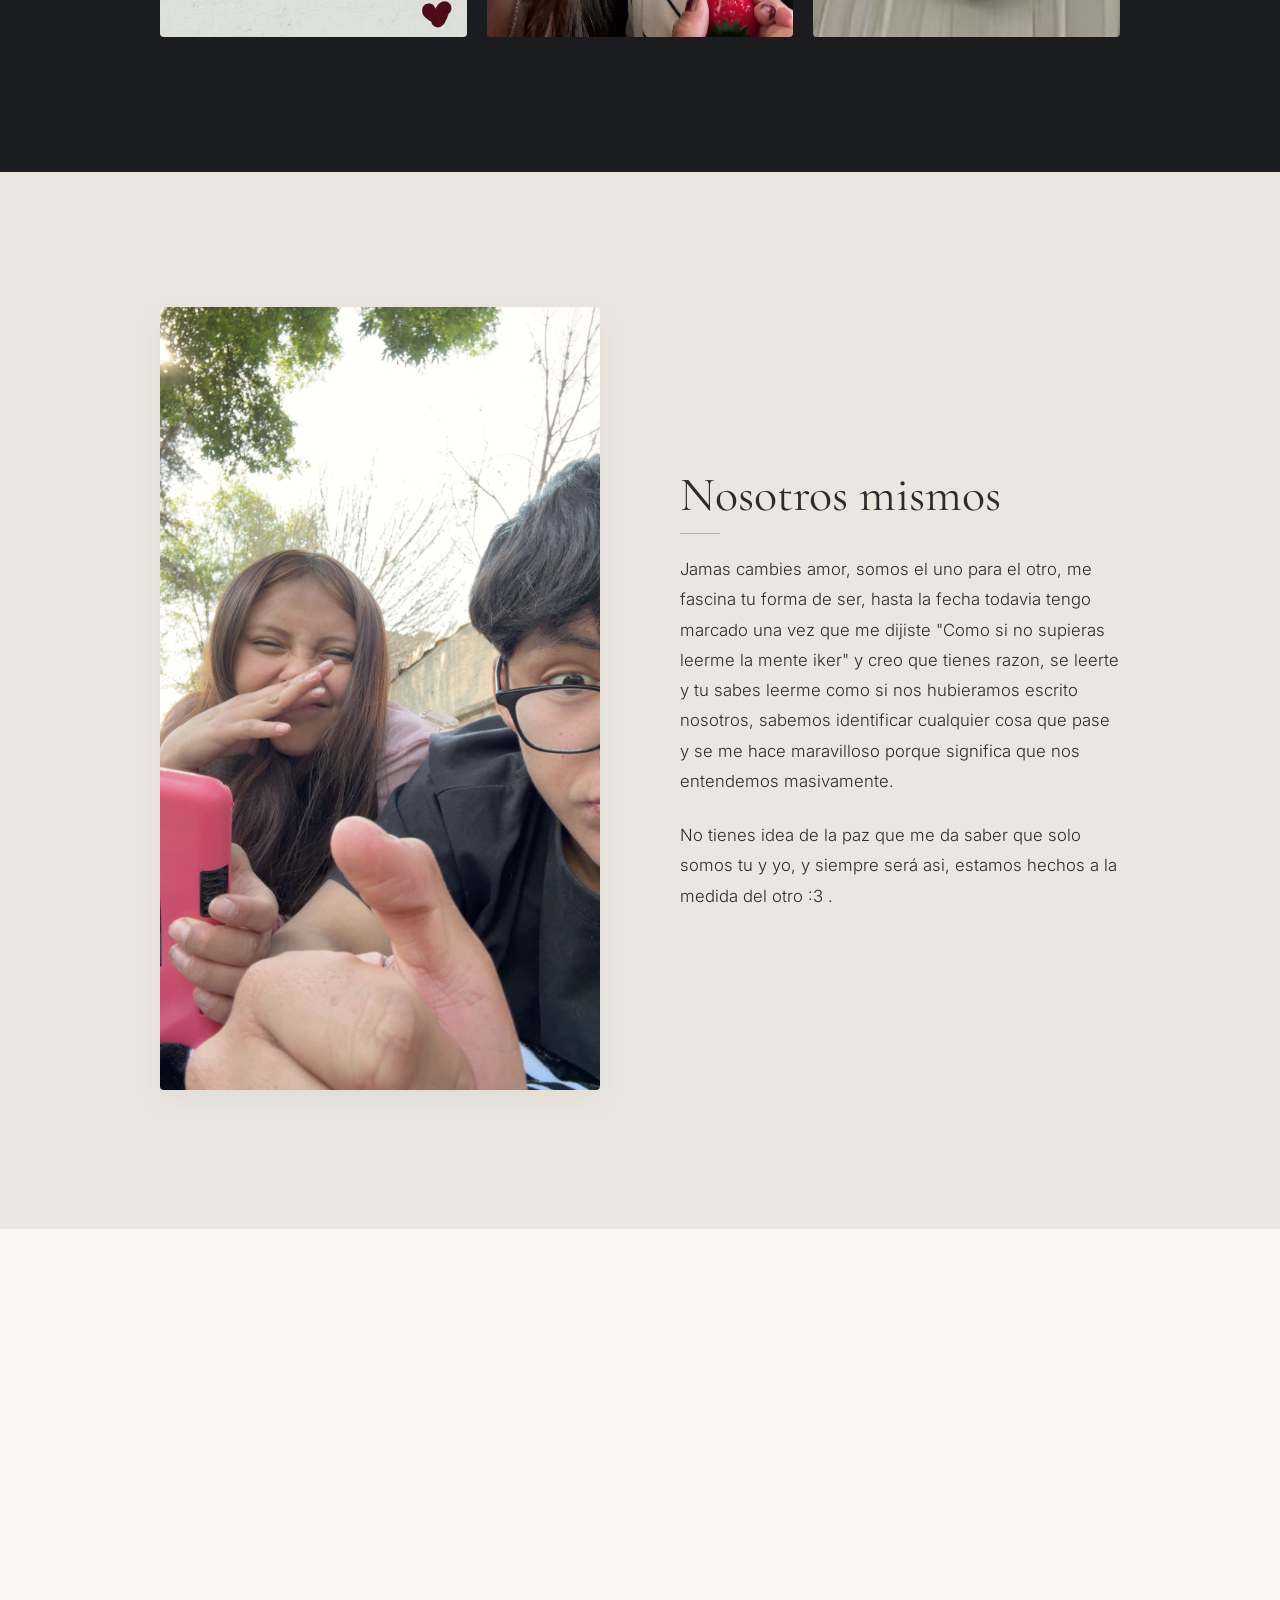
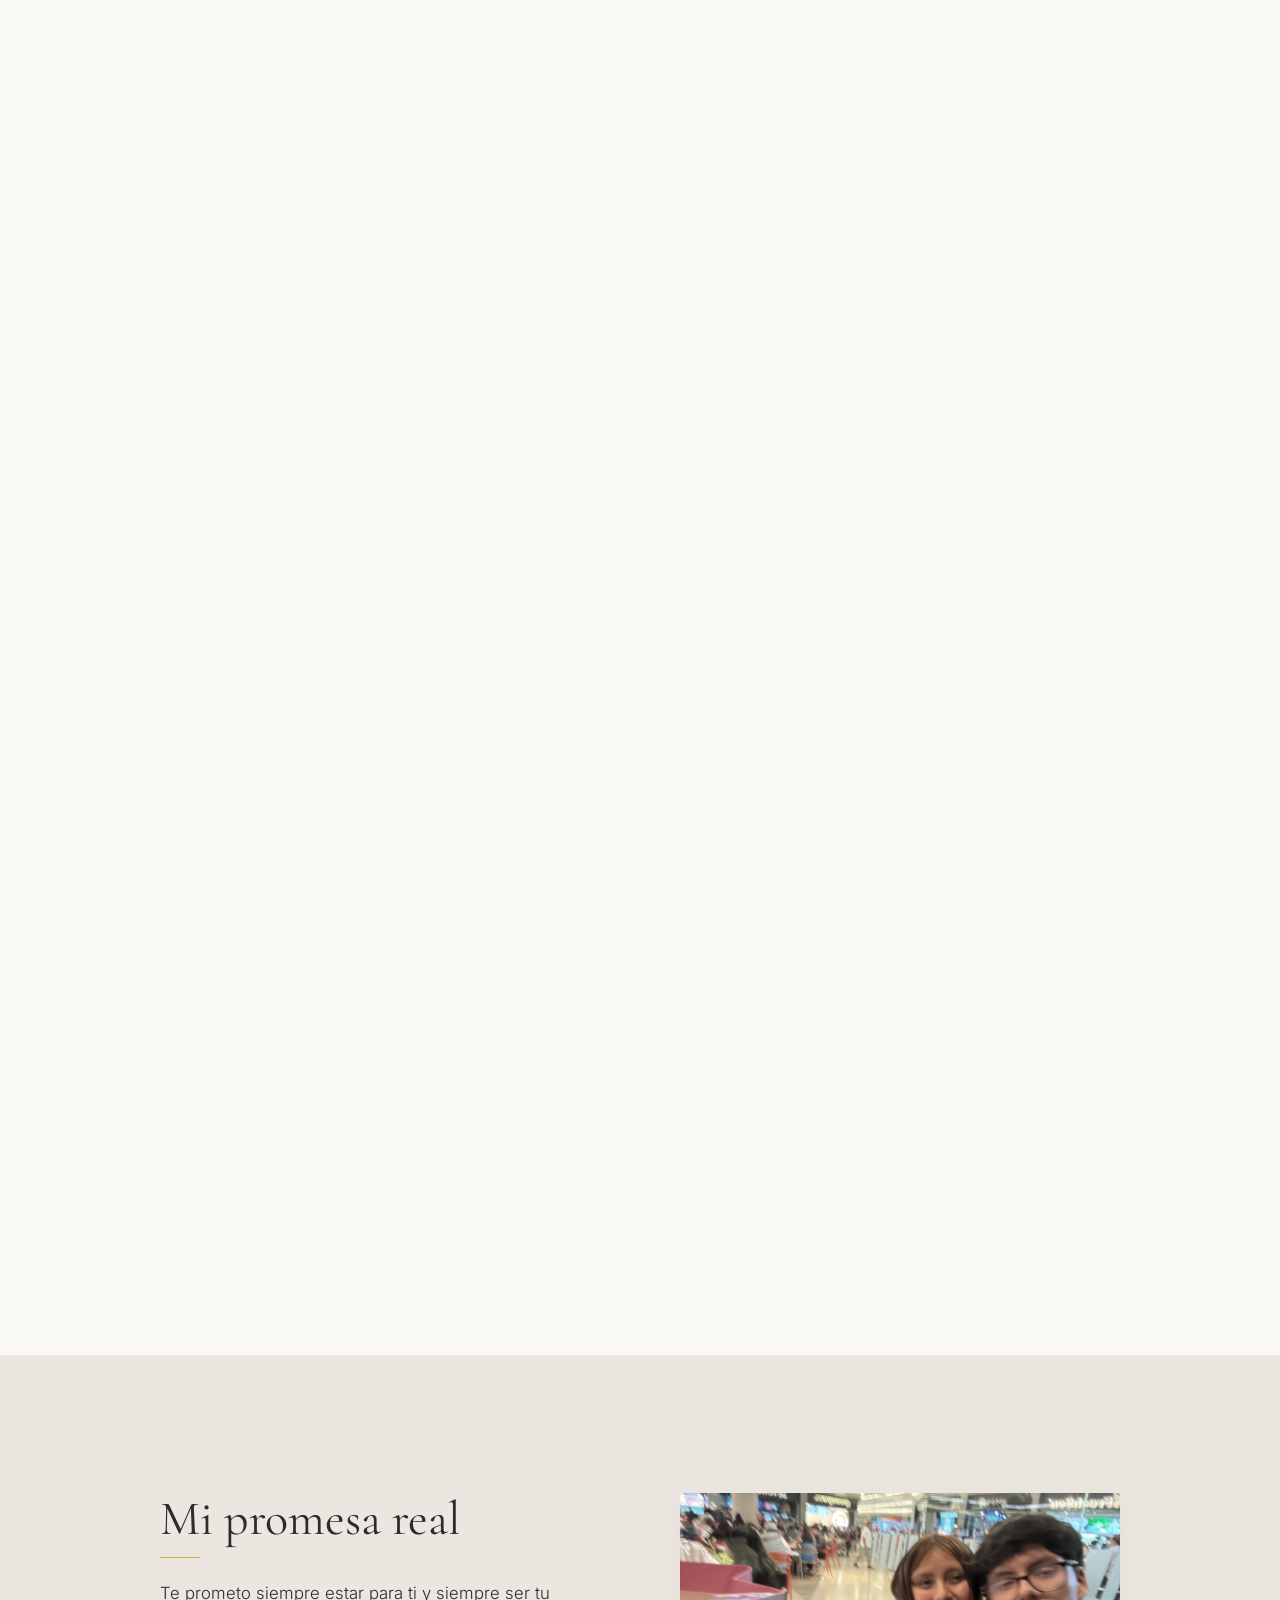
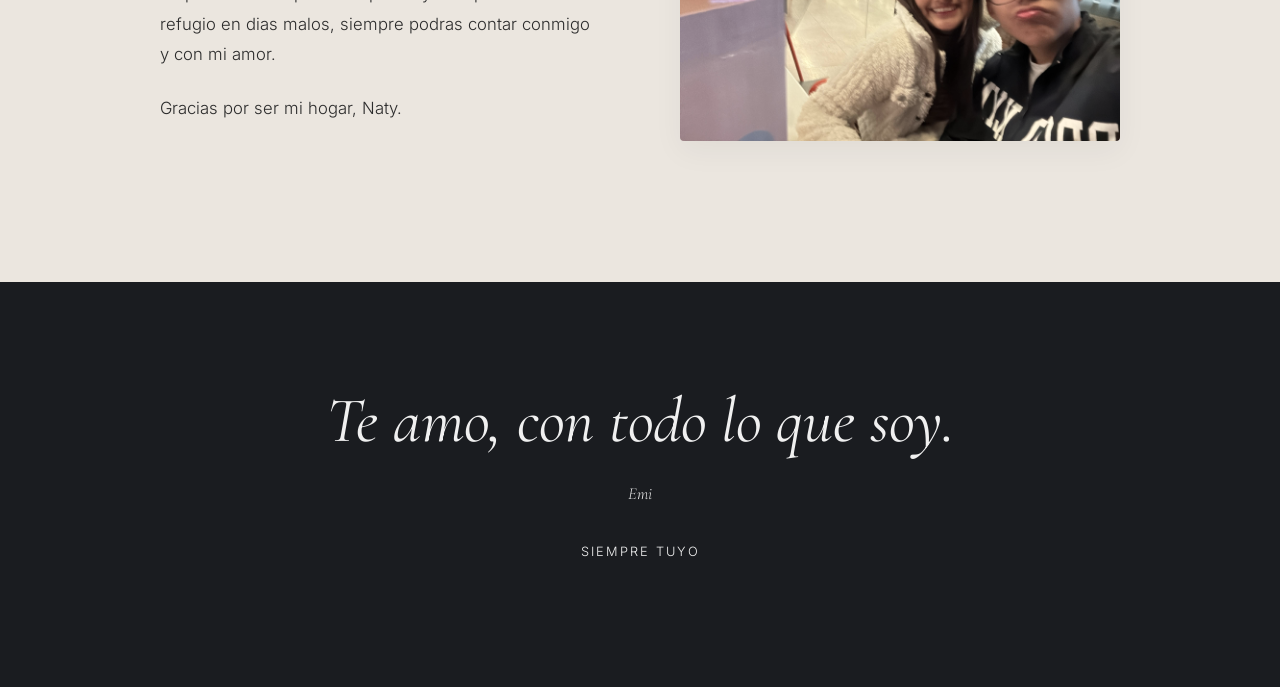
==== commit ca29c1c6: "add" ====
--- a/Private/index.html
+++ b/Private/index.html
@@ -24,7 +24,7 @@
         <div class="container music-player-container">
             <div class="text-center">
                 <h2>Nuestra Playlist</h2>
-                <p>Click para escuchar nuestras songs</p>
+                <p>Dale play para acompañar este viaje con nuestra música...</p>
             </div>
 
             <div class="player-card">
@@ -174,4 +174,4 @@
 
     <script src="script.js"></script>
 </body>
-</html>
+</html>
--- a/Private/style.css
+++ b/Private/style.css
@@ -0,0 +1,275 @@
+:root {
+    --bg-main: #FAF8F5;    
+    --bg-alt: #EBE6DF;     
+    --bg-dark: #1A1C20;    
+    --text-main: #2C2C2C;
+    --text-light: #666666;
+    --text-inverse: #F0F0F0; 
+    --accent: #D4AF37;       
+    --font-heading: 'Cormorant Garamond', serif;
+    --font-body: 'Inter', sans-serif;
+}
+
+* { margin: 0; padding: 0; box-sizing: border-box; }
+html { scroll-behavior: smooth; }
+body { font-family: var(--font-body); color: var(--text-main); overflow-x: hidden; background-color: var(--bg-main); }
+
+.section-wrapper { width: 100%; padding: 15vh 0; display: flex; align-items: center; }
+.bg-main { background-color: var(--bg-main); color: var(--text-main); }
+.bg-alt { background-color: var(--bg-alt); color: var(--text-main); }
+.bg-dark { background-color: var(--bg-dark); color: var(--text-inverse); }
+
+.bg-dark h2, .bg-dark p, .bg-dark blockquote { color: var(--text-inverse); }
+.bg-dark .gallery-header p { color: #A0A0A0; }
+
+h1, h2, h3, blockquote { font-family: var(--font-heading); font-weight: 400; }
+p { font-weight: 300; line-height: 1.8; margin-bottom: 1.5rem; font-size: 1.05rem; }
+.text-center { text-align: center; margin: 0 auto; }
+
+.container { max-width: 1000px; width: 100%; margin: 0 auto; padding: 0 20px; }
+
+.hero { height: 100vh; display: flex; justify-content: center; align-items: center; text-align: center; }
+.hero h1 { font-size: 5rem; font-style: italic; margin-bottom: 10px; }
+.pre-title { text-transform: uppercase; letter-spacing: 3px; font-size: 0.8rem; color: var(--accent); margin-bottom: 15px; }
+.subtitle { font-size: 1.2rem; color: var(--text-light); }
+.bg-dark .subtitle { color: #A0A0A0; }
+.scroll-down { font-size: 2rem; color: var(--accent); margin-top: 40px; animation: bounce 2s infinite; }
+
+.grid-section { display: grid; grid-template-columns: 1fr 1fr; gap: 80px; align-items: center; }
+.grid-section.reverse { direction: rtl; }
+.grid-section.reverse .text-block { direction: ltr; }
+
+.text-block h2 { font-size: 3rem; margin-bottom: 30px; position: relative; display: inline-block; }
+.text-block h2::after { content: ''; position: absolute; bottom: -10px; left: 0; width: 40px; height: 1px; background-color: var(--accent); }
+.bg-dark .text-block h2::after { background-color: var(--text-inverse); }
+
+.minimal-img { width: 100%; height: auto; object-fit: cover; filter: grayscale(15%) sepia(5%); border-radius: 4px; transition: filter 0.8s ease, transform 0.8s ease; box-shadow: 0 10px 30px rgba(0,0,0,0.05); }
+.minimal-img:hover { filter: grayscale(0%) sepia(0%); transform: translateY(-5px); }
+
+blockquote { font-size: 2.8rem; font-style: italic; max-width: 800px; margin: 0 auto; line-height: 1.4; }
+
+.gallery-header h2 { font-size: 3.5rem; margin-bottom: 20px; }
+.image-grid { display: grid; grid-template-columns: repeat(3, 1fr); gap: 20px; margin-top: 60px; }
+.dual-grid { grid-template-columns: repeat(2, 1fr); }
+.gallery-img { width: 100%; aspect-ratio: 4/5; object-fit: cover; border-radius: 4px; filter: grayscale(20%); transition: 0.5s; }
+.gallery-img:hover { filter: grayscale(0%); transform: scale(1.03); }
+
+.list-section { max-width: 700px; margin: 0 auto; }
+.list-header { margin-bottom: 60px; }
+.list-header h2 { font-size: 3.5rem; }
+.list-item { display: flex; align-items: flex-start; margin-bottom: 40px; }
+.list-item .number { font-family: var(--font-heading); font-size: 2rem; color: var(--accent); margin-right: 20px; line-height: 1; }
+
+.final-footer { padding: 100px 20px; text-align: center; }
+.final-footer h2 { font-size: 4rem; font-style: italic; margin-bottom: 20px; }
+.signature { font-family: var(--font-heading); font-style: italic; font-size: 2rem; color: var(--text-inverse); }
+.date { margin-top: 30px; font-size: 0.8rem; letter-spacing: 2px; color: #888; }
+
+#back-to-top { position: fixed; bottom: 30px; right: 30px; width: 50px; height: 50px; background-color: var(--accent); color: #fff; border: none; border-radius: 50%; font-size: 1.5rem; cursor: pointer; opacity: 0; visibility: hidden; transition: all 0.3s ease; box-shadow: 0 4px 15px rgba(0,0,0,0.2); z-index: 1000; }
+#back-to-top.show { opacity: 1; visibility: visible; }
+#back-to-top:hover { background-color: #b8962d; transform: translateY(-3px); }
+
+.fade-in { opacity: 0; animation: fadeInIntro 2s forwards; }
+.scroll-reveal { opacity: 0; transform: translateY(50px); transition: all 1.2s cubic-bezier(0.25, 0.46, 0.45, 0.94); }
+.scroll-reveal.active { opacity: 1; transform: translateY(0); }
+
+@keyframes fadeInIntro { to { opacity: 1; } }
+@keyframes bounce { 0%, 20%, 50%, 80%, 100% {transform: translateY(0);} 40% {transform: translateY(-10px);} 60% {transform: translateY(-5px);} }
+
+@media (max-width: 768px) {
+    .hero h1 { font-size: 4rem; }
+    .section-wrapper { padding: 10vh 0; } 
+    .grid-section { grid-template-columns: 1fr; gap: 40px; text-align: center; }
+    .grid-section.reverse { direction: ltr; }
+    .text-block h2::after { left: 50%; transform: translateX(-50%); }
+    .image-grid, .dual-grid { grid-template-columns: 1fr; }
+    blockquote { font-size: 2rem; }
+    .list-item { flex-direction: column; text-align: left; }
+    .list-item .number { margin-bottom: 10px; }
+    #back-to-top { bottom: 20px; right: 20px; width: 40px; height: 40px; font-size: 1.2rem; }
+}
+/* --- REPRODUCTOR INTERACTIVO PREMIUM --- */
+.music-player-container {
+    padding: 60px 0;
+}
+
+.player-card {
+    background: rgba(255, 255, 255, 0.03); /* Efecto cristal muy sutil */
+    backdrop-filter: blur(15px);
+    -webkit-backdrop-filter: blur(15px);
+    border: 1px solid rgba(255, 255, 255, 0.1);
+    border-radius: 30px;
+    padding: 40px;
+    max-width: 450px;
+    margin: 0 auto;
+    text-align: center;
+    box-shadow: 0 25px 50px rgba(0, 0, 0, 0.2);
+    transition: all 0.5s ease;
+}
+
+/* Contenedor de la imagen con rotación */
+.album-art {
+    width: 220px;
+    height: 220px;
+    margin: 0 auto 30px;
+    position: relative;
+}
+
+.album-art img {
+    width: 100%;
+    height: 100%;
+    object-fit: cover;
+    border-radius: 50%; /* Circular para que parezca un disco */
+    border: 4px solid rgba(212, 175, 55, 0.3);
+    padding: 5px;
+    transition: all 0.5s ease;
+    animation: rotate-album 12s linear infinite;
+    animation-play-state: paused; /* Se pausa por defecto */
+}
+
+/* Clase que se activa desde JS cuando suena la música */
+.playing-art img {
+    animation-play-state: running;
+}
+
+@keyframes rotate-album {
+    from { transform: rotate(0deg); }
+    to { transform: rotate(360deg); }
+}
+
+/* Info de la pista */
+.track-info h3 {
+    font-size: 2rem;
+    margin-bottom: 8px;
+    letter-spacing: 1px;
+}
+
+.track-info p {
+    color: var(--accent);
+    font-family: var(--font-body);
+    text-transform: uppercase;
+    font-size: 0.8rem;
+    letter-spacing: 2px;
+}
+
+/* Controles */
+.player-controls {
+    display: flex;
+    justify-content: center;
+    align-items: center;
+    gap: 25px;
+    margin-top: 30px;
+}
+
+.ctrl-btn {
+    background: none;
+    border: none;
+    color: var(--accent);
+    font-size: 1.8rem;
+    cursor: pointer;
+    transition: all 0.3s ease;
+    display: flex;
+    justify-content: center;
+    align-items: center;
+}
+
+.ctrl-btn:hover {
+    color: #fff;
+    transform: scale(1.2);
+}
+
+.play-main {
+    width: 70px;
+    height: 70px;
+    background-color: var(--accent);
+    color: white;
+    border-radius: 50%;
+    font-size: 1.4rem;
+    box-shadow: 0 10px 20px rgba(212, 175, 55, 0.3);
+}
+
+.play-main:hover {
+    background-color: white;
+    color: var(--text-main);
+    transform: scale(1.05) translateY(-3px);
+}
+
+/* Barra de progreso elegante */
+.progress-container {
+    width: 100%;
+    height: 6px;
+    background: rgba(255, 255, 255, 0.1);
+    margin-top: 35px;
+    border-radius: 10px;
+    cursor: pointer;
+    position: relative;
+}
+
+#progress-bar {
+    width: 0%;
+    height: 100%;
+    background: linear-gradient(90deg, var(--accent), #fff);
+    border-radius: 10px;
+    position: relative;
+    transition: width 0.1s linear;
+}
+
+/* Bolita de la barra de progreso */
+#progress-bar::after {
+    content: '';
+    position: absolute;
+    right: -5px;
+    top: 50%;
+    transform: translateY(-50%);
+    width: 12px;
+    height: 12px;
+    background: white;
+    border-radius: 50%;
+    box-shadow: 0 0 10px var(--accent);
+}
+
+/* Ajustes Responsive */
+@media (max-width: 480px) {
+    .player-card {
+        padding: 30px 20px;
+        margin: 0 15px;
+    }
+    .album-art {
+        width: 180px;
+        height: 180px;
+    }
+    .track-info h3 {
+        font-size: 1.5rem;
+    }
+}
+.progress-area {
+    width: 100%;
+    margin-top: 20px;
+}
+
+#progress-bar {
+    width: 100%;
+    cursor: pointer;
+    accent-color: var(--accent); /* Color dorado de la barra */
+    height: 4px;
+}
+
+.time-info {
+    display: flex;
+    justify-content: space-between;
+    font-size: 0.7rem;
+    color: var(--accent);
+    margin-top: 5px;
+    font-family: var(--font-body);
+}
+
+.ctrl-btn.secondary {
+    font-size: 1.2rem;
+    opacity: 0.6;
+}
+
+.ctrl-btn.active {
+    opacity: 1;
+    color: var(--accent);
+    text-shadow: 0 0 10px var(--accent);
+}
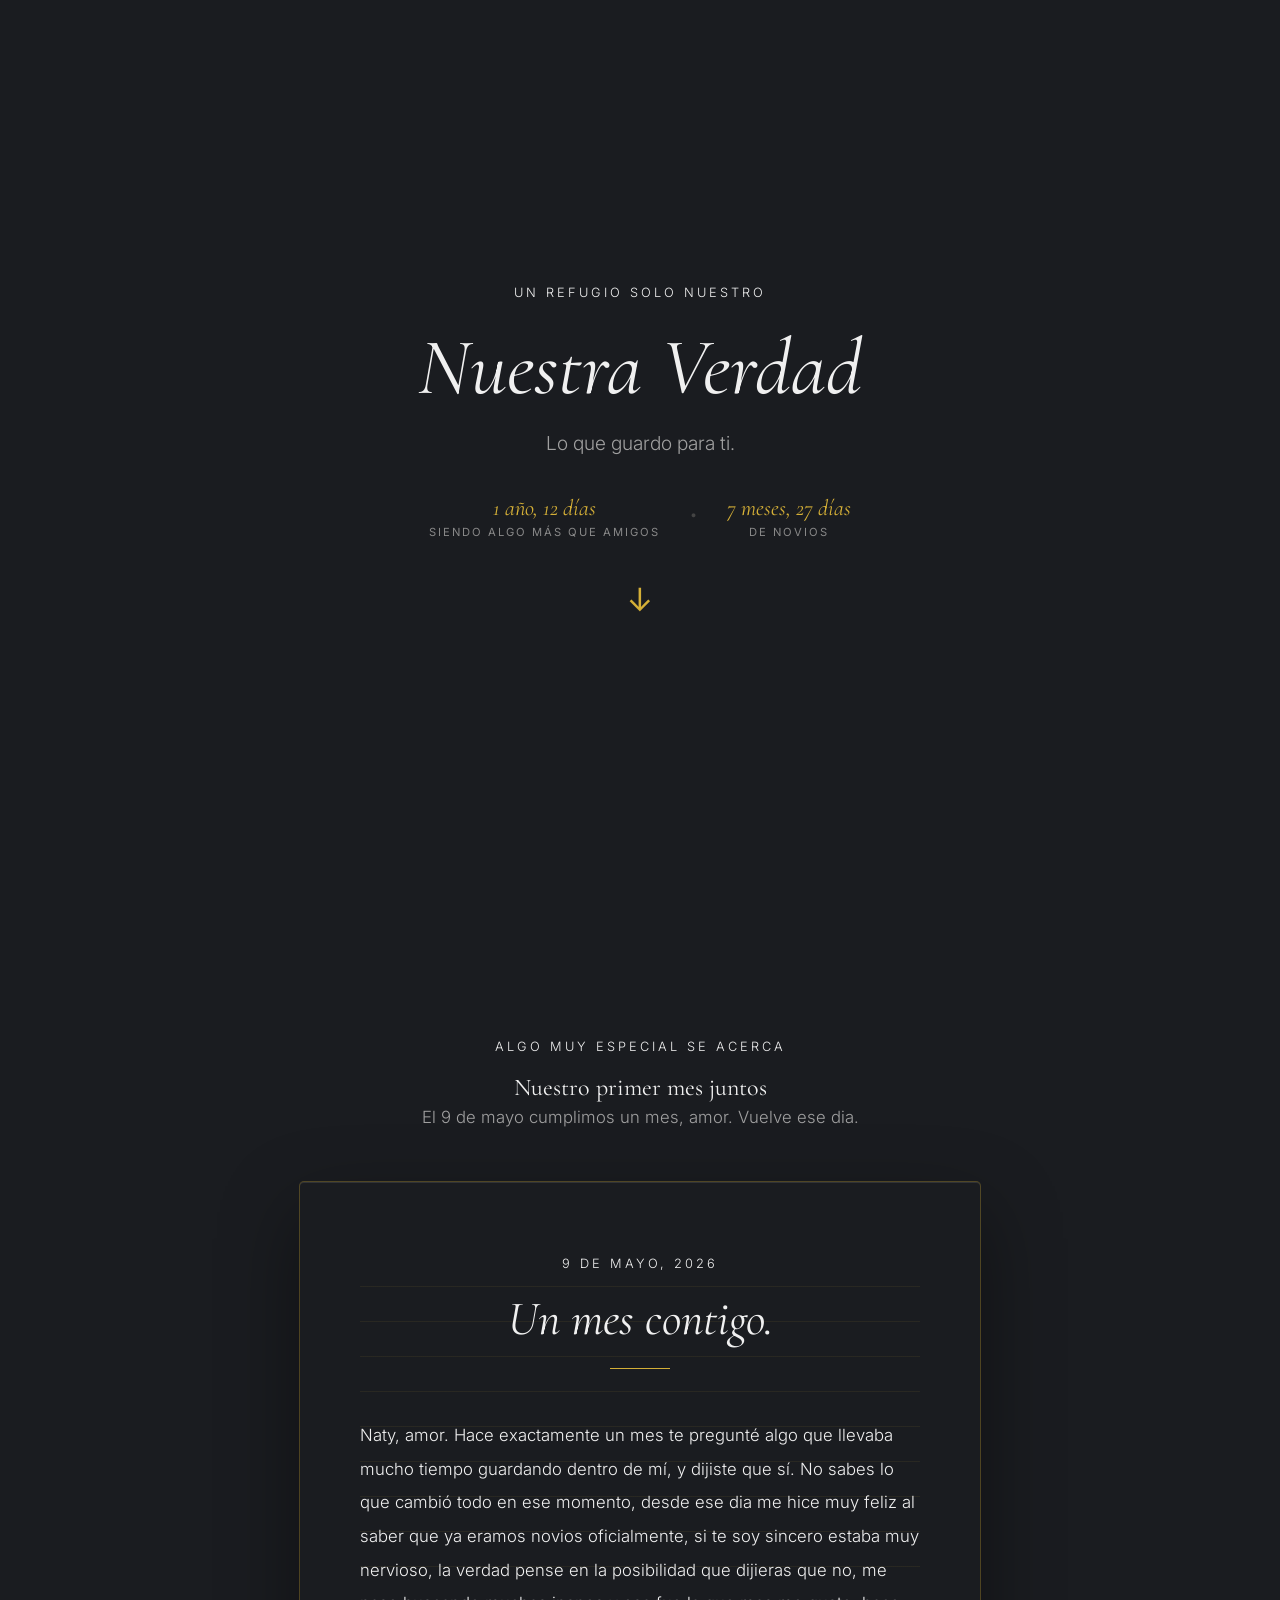
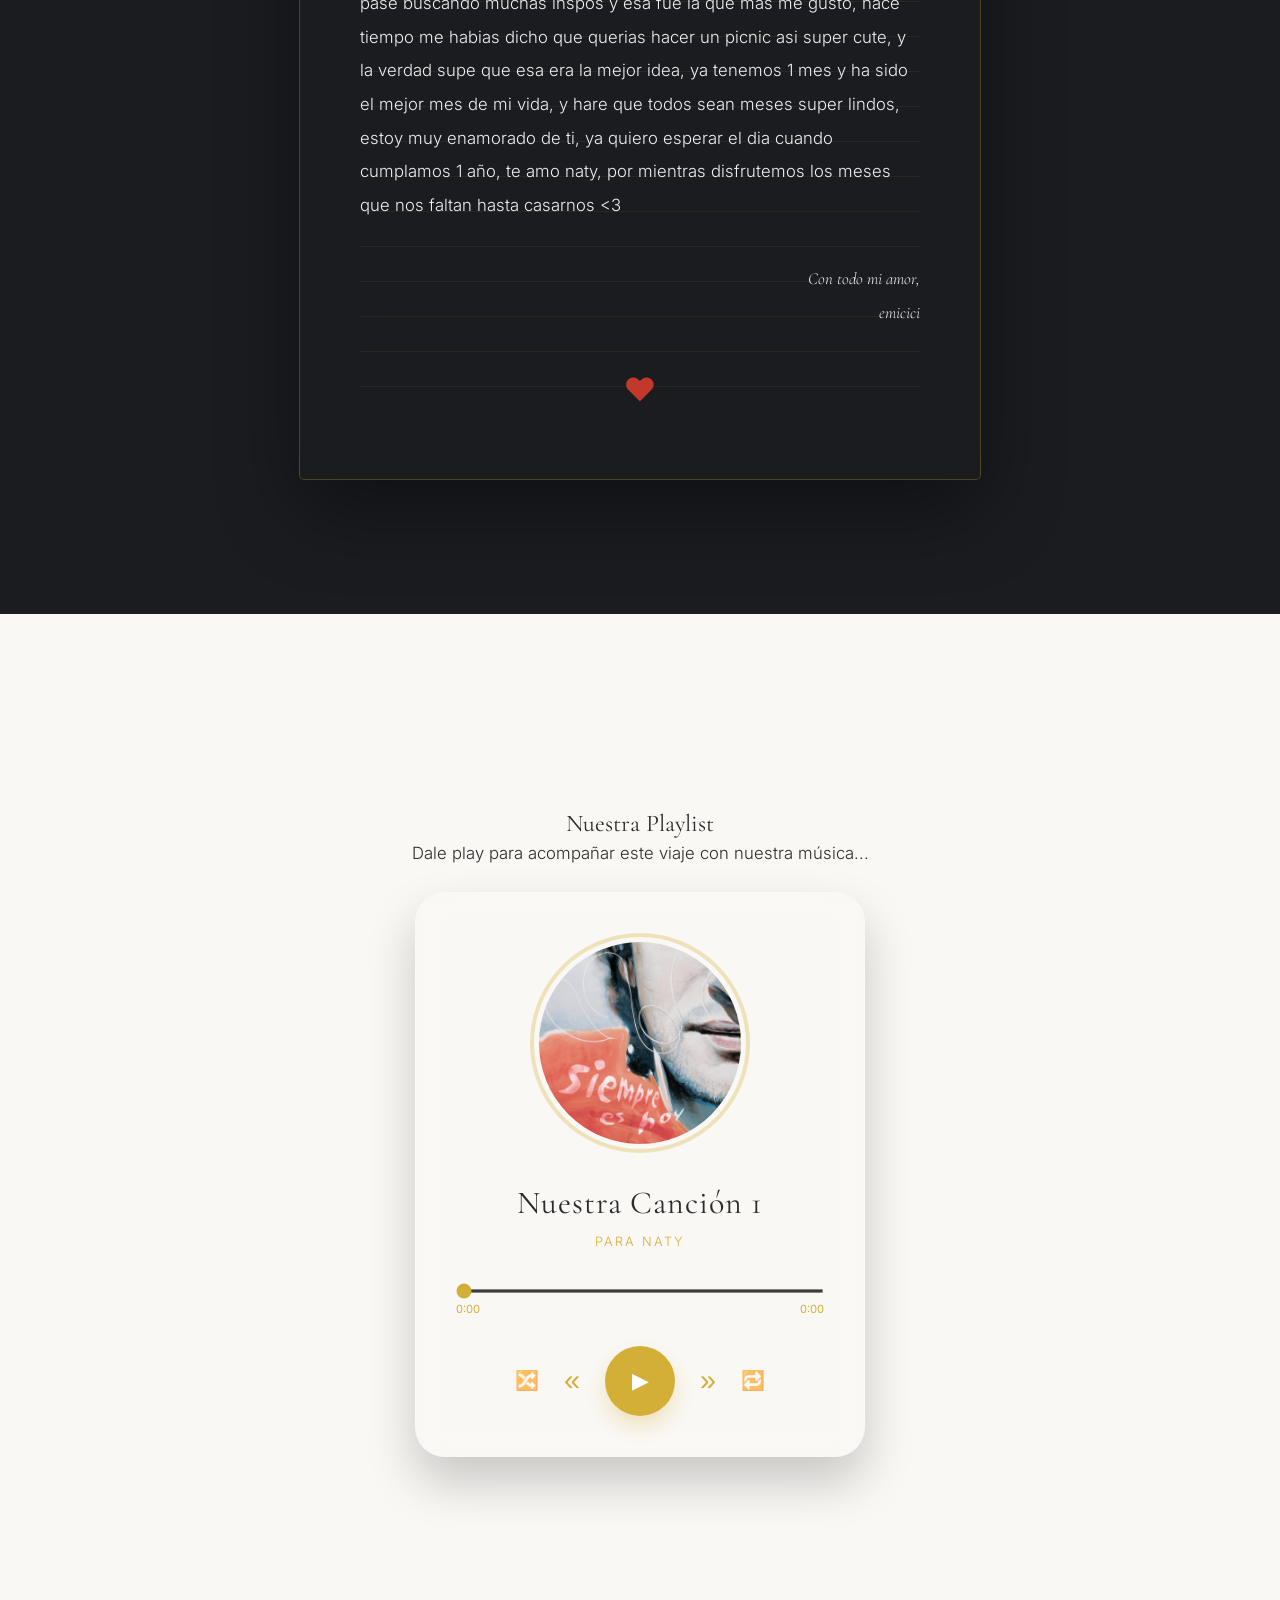
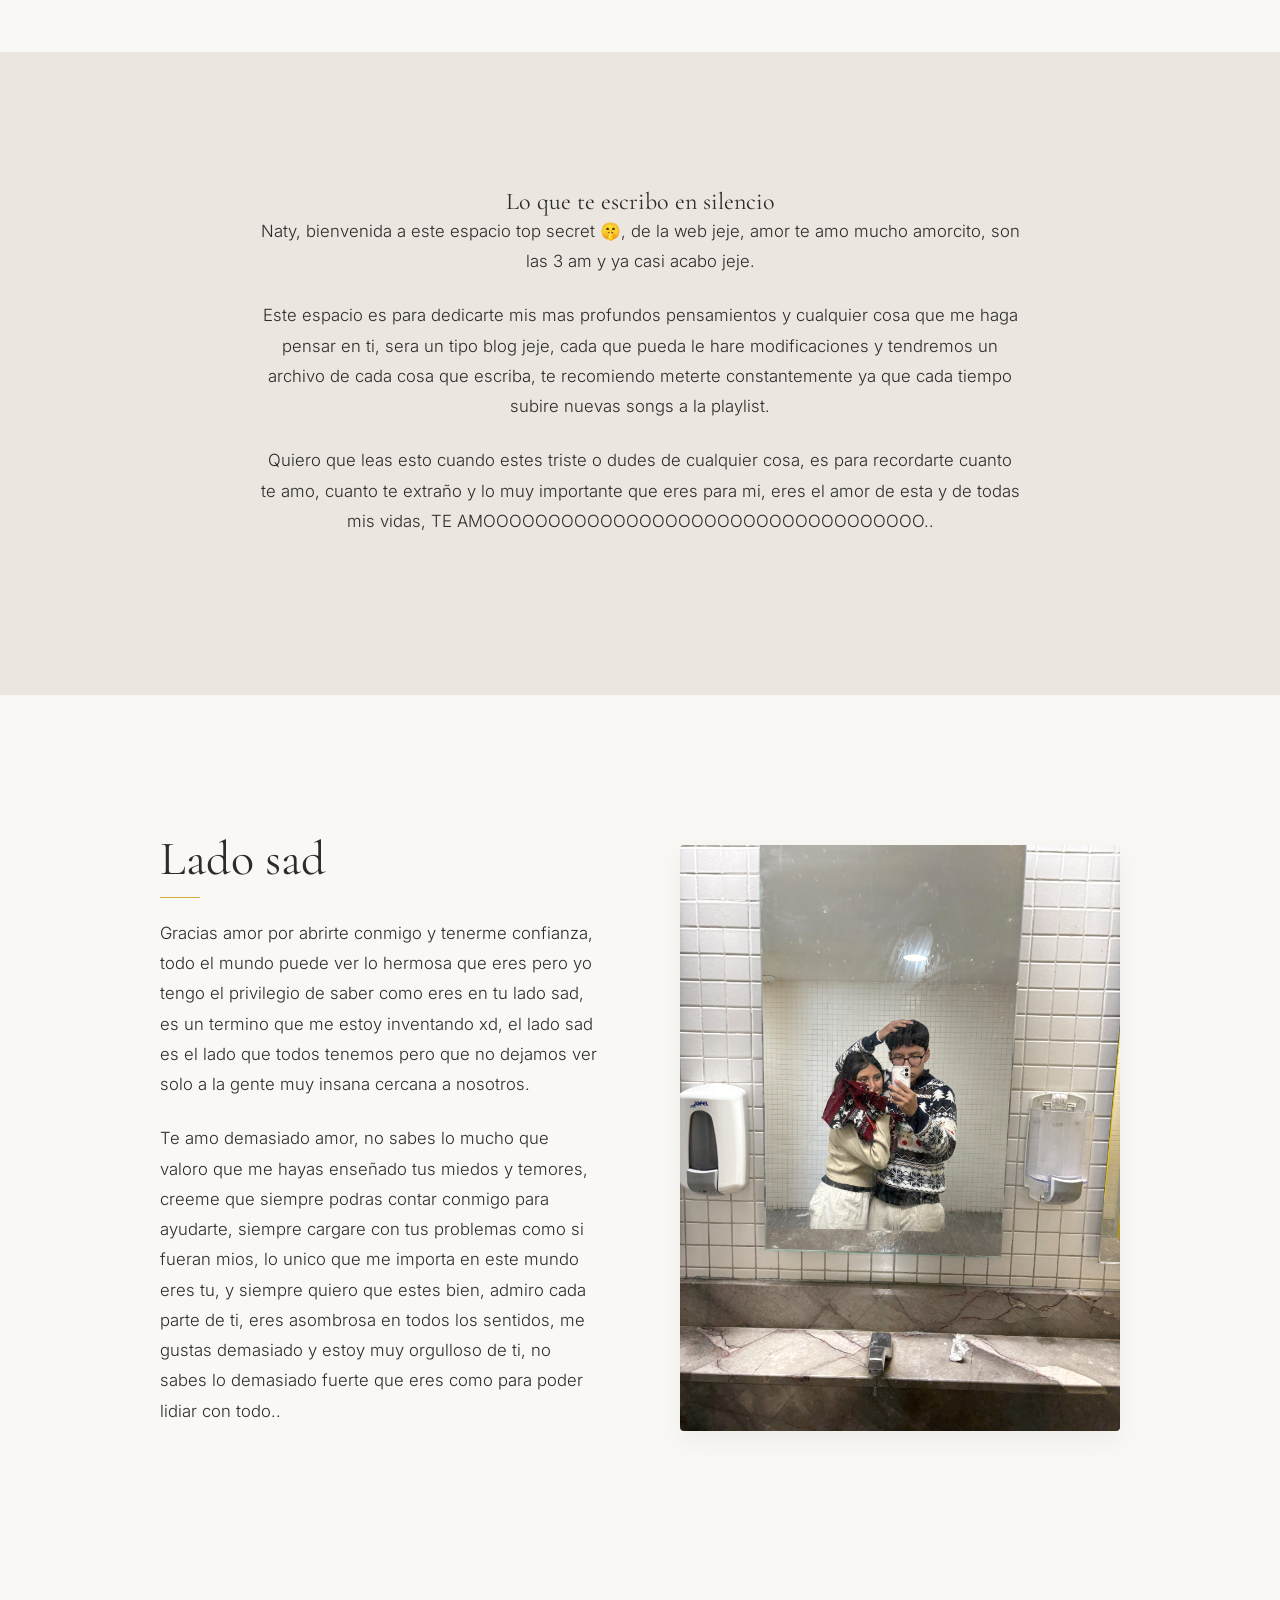
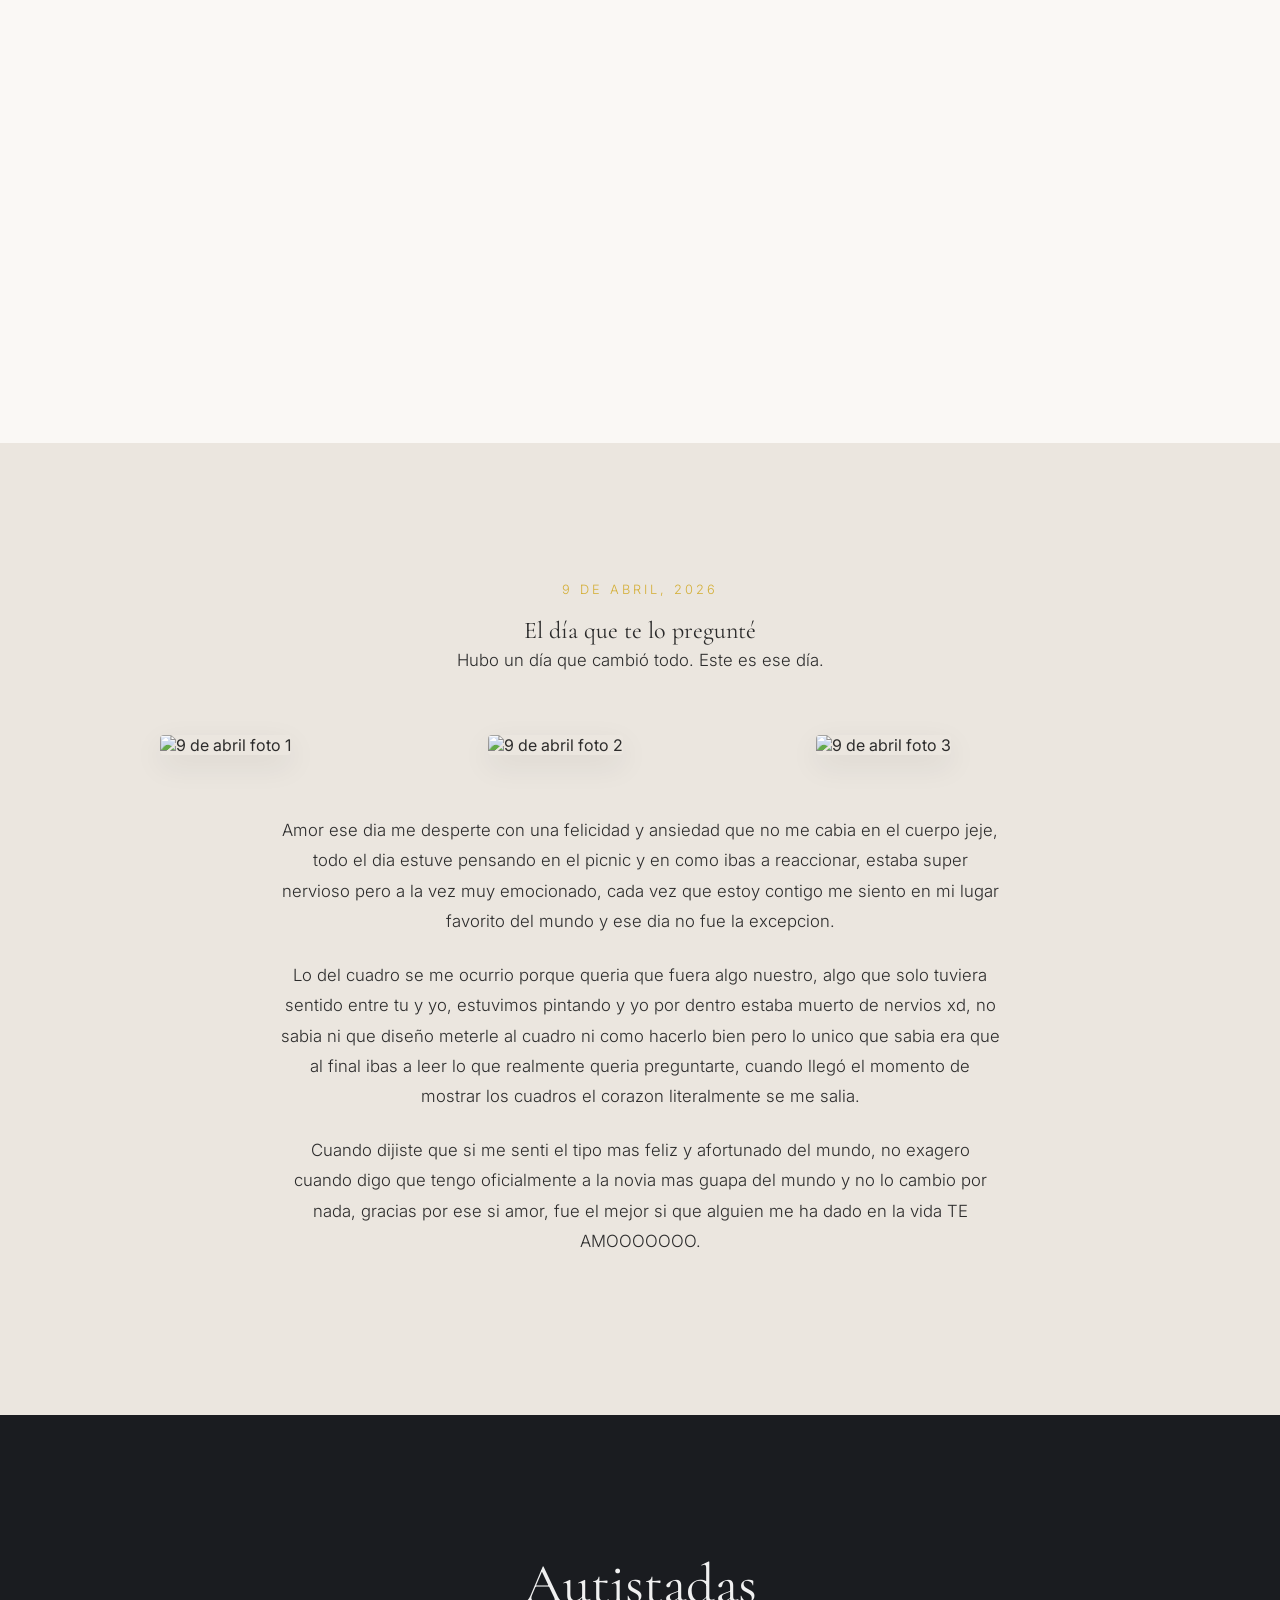
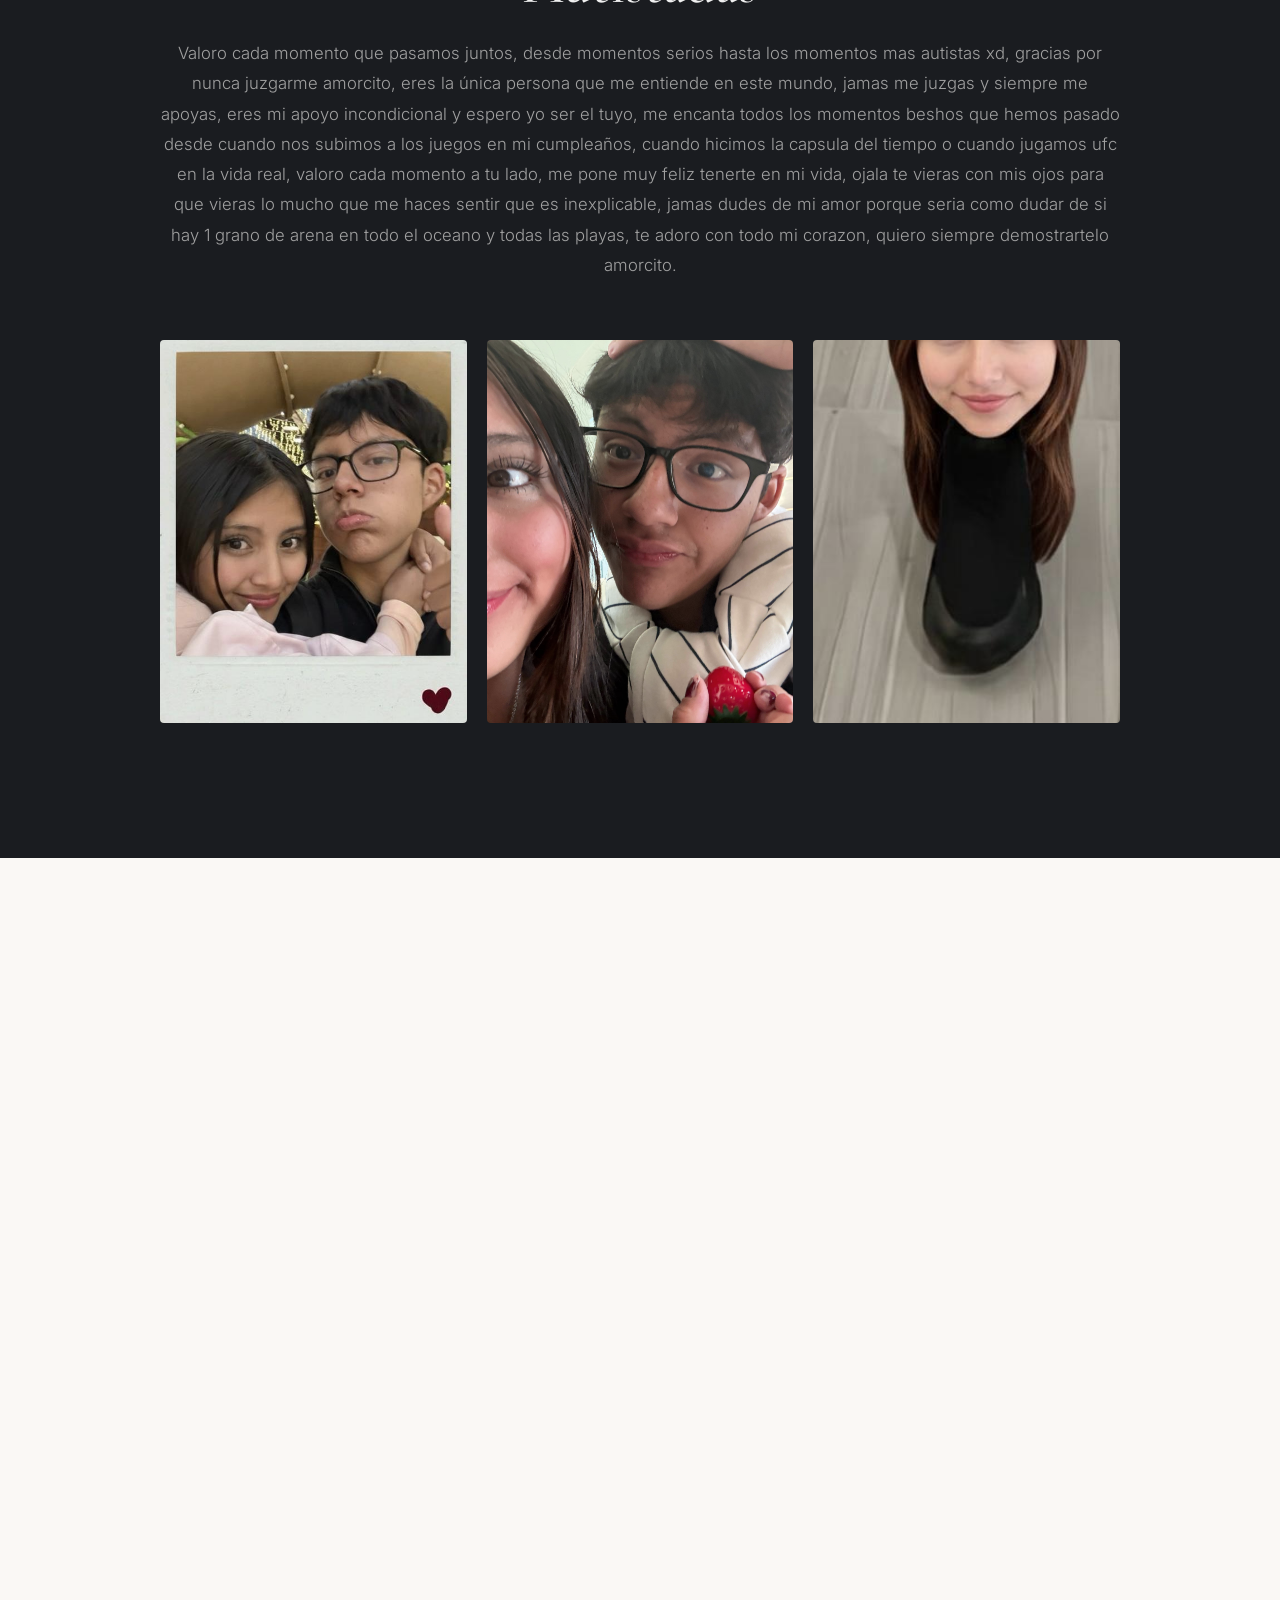
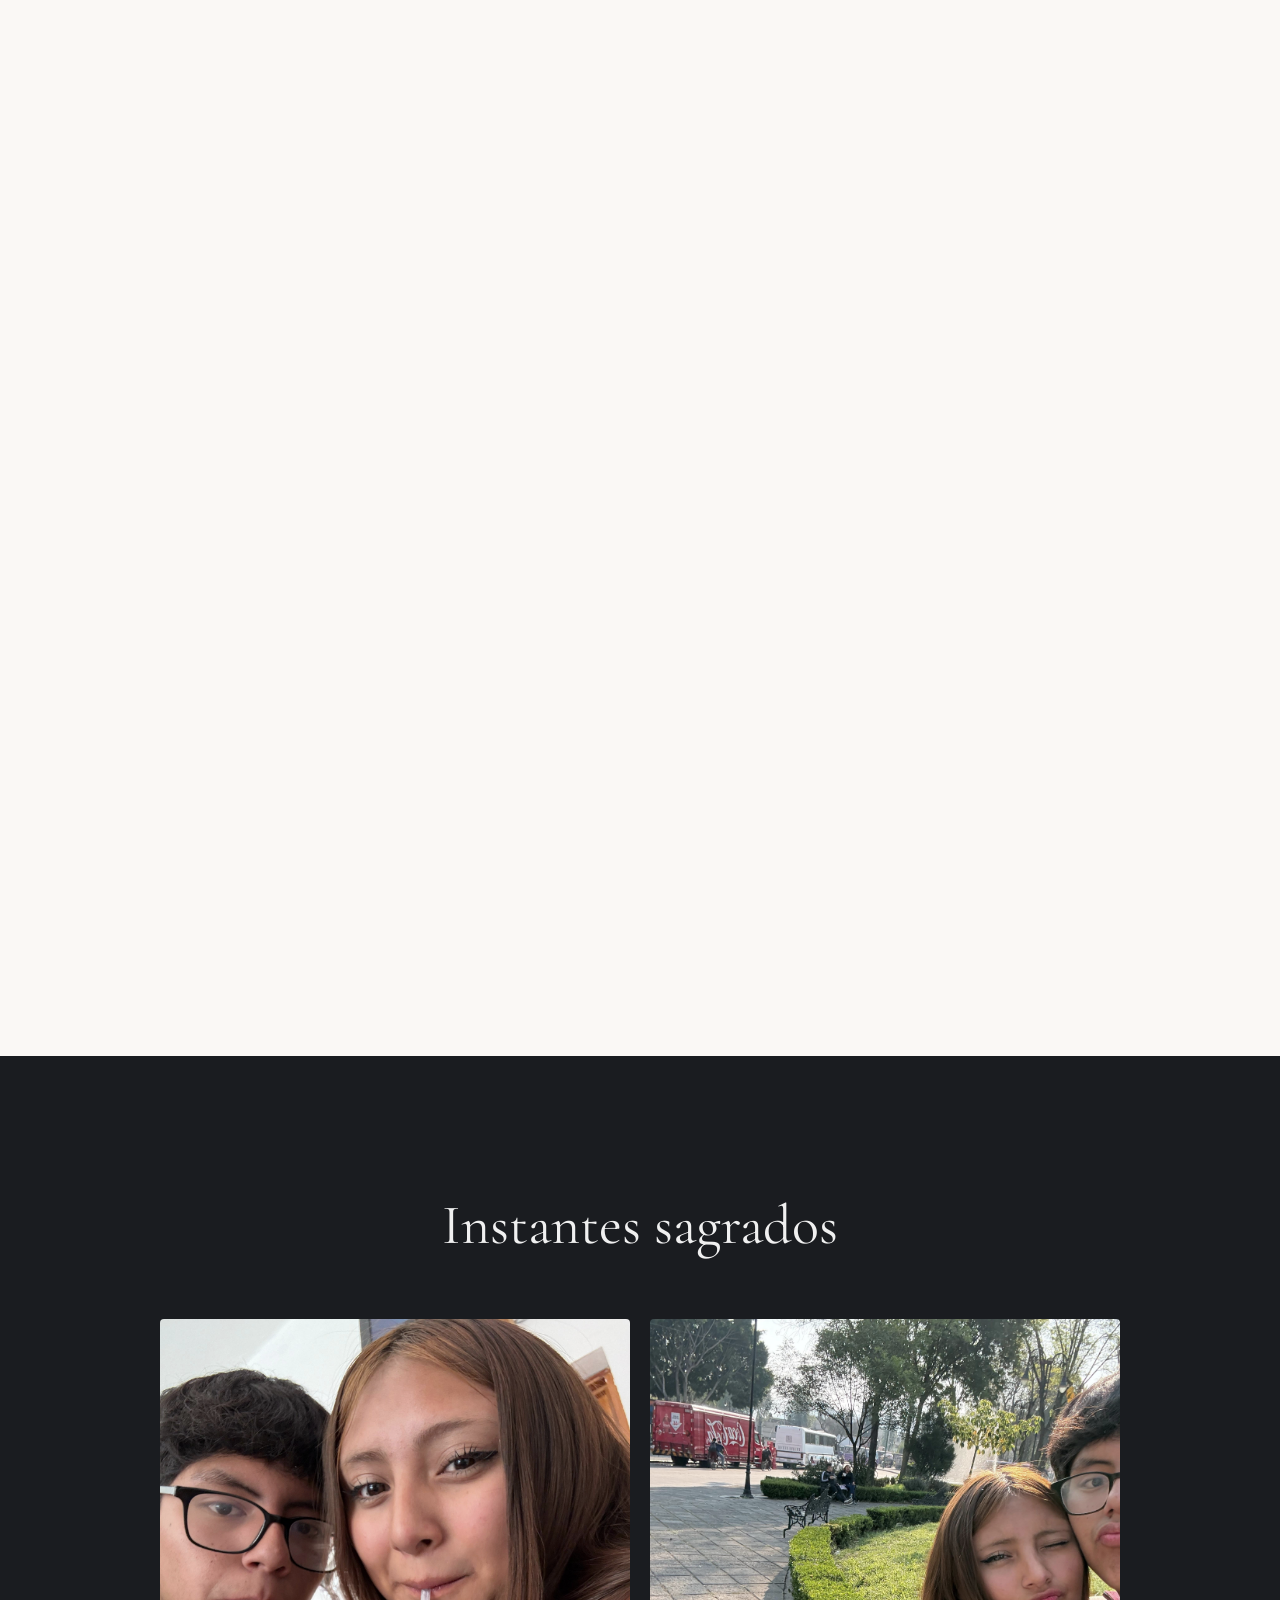
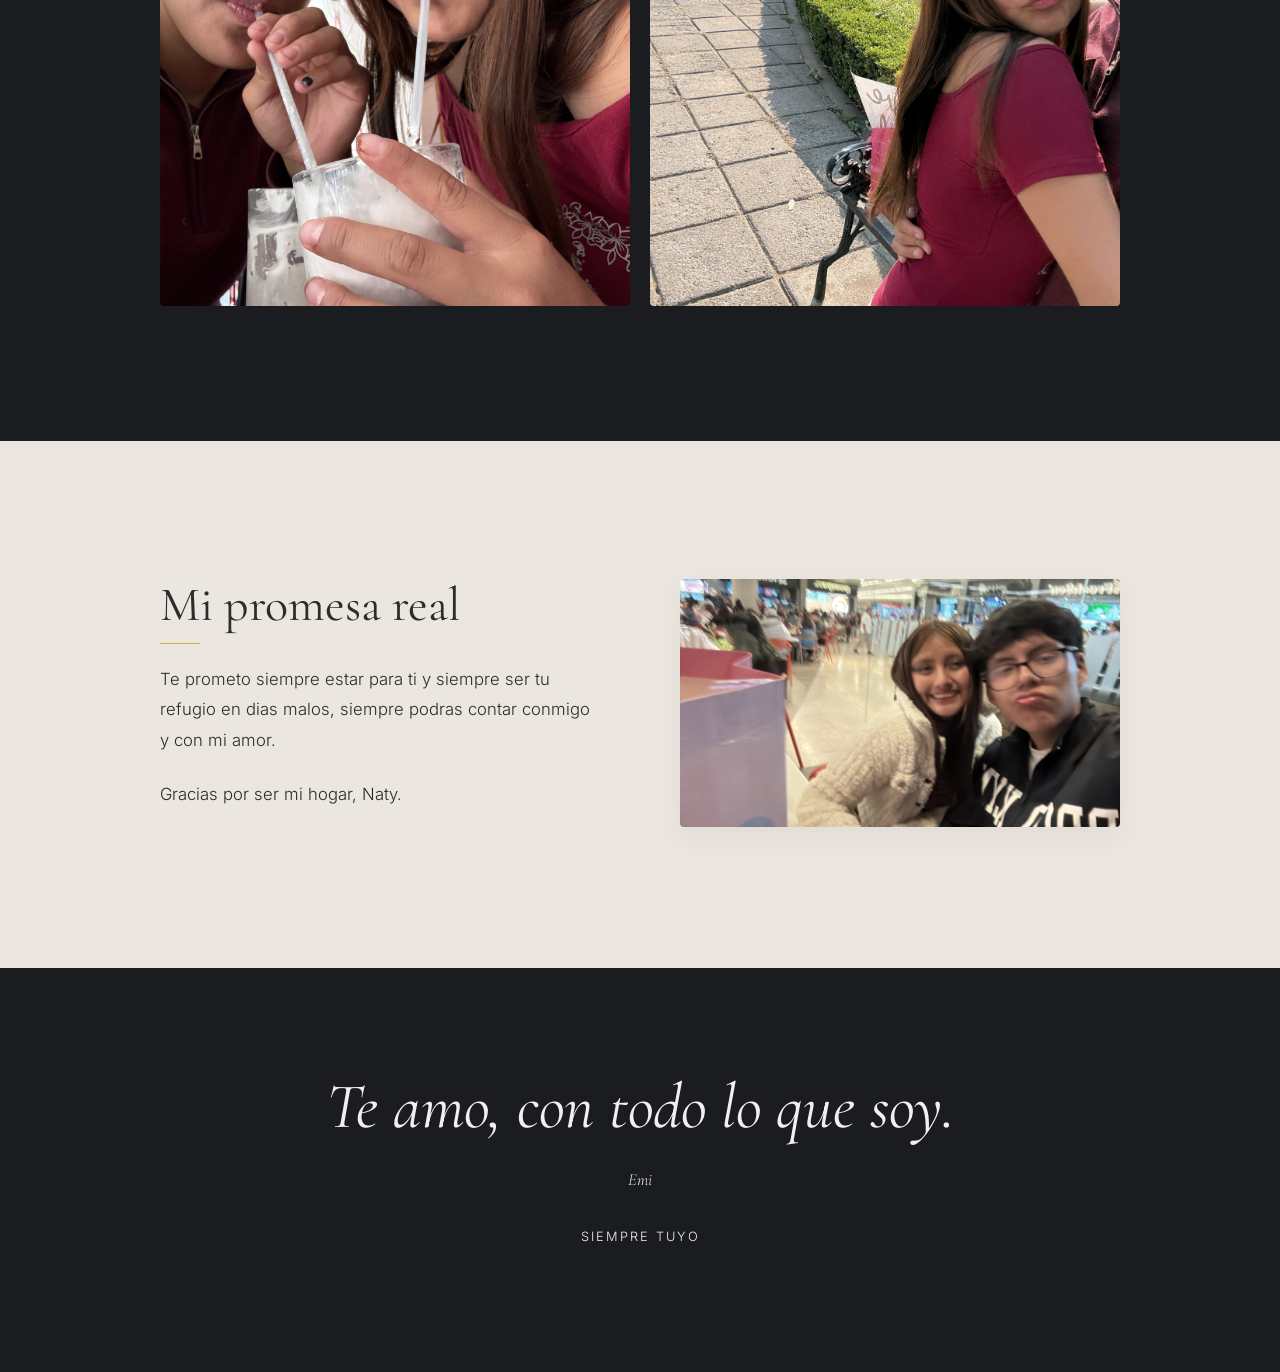
==== commit aa656cfc: "Add files via upload" ====
--- a/Private/index.html
+++ b/Private/index.html
@@ -16,9 +16,66 @@
             <p class="pre-title">Un refugio solo nuestro</p>
             <h1>Nuestra Verdad</h1>
             <p class="subtitle">Lo que guardo para ti.</p>
+
+            <div class="time-counters">
+                <div class="counter-item">
+                    <span class="counter-value" id="counter-algo-mas"></span>
+                    <span class="counter-label">siendo algo más que amigos</span>
+                </div>
+                <div class="counter-divider">·</div>
+                <div class="counter-item">
+                    <span class="counter-value" id="counter-novios"></span>
+                    <span class="counter-label">de novios</span>
+                </div>
+            </div>
+
             <div class="scroll-down">↓</div>
         </div>
     </header>
+
+    <!-- CUENTA REGRESIVA -->
+    <section class="section-wrapper bg-dark scroll-reveal">
+        <div class="container text-center">
+            <p class="pre-title">Algo muy especial se acerca</p>
+            <h2>Nuestro primer mes juntos</h2>
+            <p style="color:#A0A0A0; margin-bottom: 50px;">El 9 de mayo cumplimos un mes, amor. Vuelve ese dia.</p>
+
+            <div class="countdown-grid" id="countdown-grid">
+                <div class="countdown-block">
+                    <span class="countdown-num" id="cd-days">00</span>
+                    <span class="countdown-unit">días</span>
+                </div>
+                <div class="countdown-block">
+                    <span class="countdown-num" id="cd-hours">00</span>
+                    <span class="countdown-unit">horas</span>
+                </div>
+                <div class="countdown-block">
+                    <span class="countdown-num" id="cd-minutes">00</span>
+                    <span class="countdown-unit">minutos</span>
+                </div>
+                <div class="countdown-block">
+                    <span class="countdown-num" id="cd-seconds">00</span>
+                    <span class="countdown-unit">segundos</span>
+                </div>
+            </div>
+
+            <!-- CARTA (oculta hasta que llegue el 9 de mayo) -->
+            <div class="carta-container" id="carta-container" style="display:none;">
+                <div class="carta-inner">
+                    <div class="carta-header">
+                        <p class="pre-title">9 de mayo, 2026</p>
+                        <h2 class="carta-titulo">Un mes contigo.</h2>
+                    </div>
+                    <div class="carta-body">
+                        <!-- ✏️ EDITA ESTE TEXTO CON LO QUE QUIERAS DECIRLE -->
+                        <p>Naty, amor. Hace exactamente un mes te pregunté algo que llevaba mucho tiempo guardando dentro de mí, y dijiste que sí. No sabes lo que cambió todo en ese momento, desde ese dia me hice muy feliz al saber que ya eramos novios oficialmente, si te soy sincero estaba muy nervioso, la verdad pense en la posibilidad que dijieras que no, me pase buscando muchas inspos y esa fue la que mas me gusto, hace tiempo me habias dicho que querias hacer un picnic asi super cute, y la verdad supe que esa era la mejor idea,  ya tenemos 1 mes y ha sido el mejor mes de mi vida, y hare que todos sean meses super lindos, estoy muy enamorado de ti, ya quiero esperar el dia cuando cumplamos 1 año, te amo naty, por mientras disfrutemos los meses que nos faltan hasta casarnos <3 </p>
+                        <p class="carta-firma">Con todo mi amor,<br><em>emicici</em></p>
+                    </div>
+                    <div class="carta-sello">❤</div>
+                </div>
+            </div>
+        </div>
+    </section>
 
     <section class="section-wrapper bg-main scroll-reveal">
         <div class="container music-player-container">
@@ -26,17 +83,14 @@
                 <h2>Nuestra Playlist</h2>
                 <p>Dale play para acompañar este viaje con nuestra música...</p>
             </div>
-
             <div class="player-card">
                 <div class="album-art">
                     <img id="track-img" src="foto9.jpeg" alt="Portada">
                 </div>
-                
                 <div class="track-info">
                     <h3 id="track-title">Cargando...</h3>
                     <p id="track-artist">Para Naty</p>
                 </div>
-
                 <div class="progress-area">
                     <input type="range" id="progress-bar" min="0" max="100" value="0">
                     <div class="time-info">
@@ -44,7 +98,6 @@
                         <span id="total-duration">0:00</span>
                     </div>
                 </div>
-
                 <div class="player-controls">
                     <button id="shuffle-btn" class="ctrl-btn secondary" title="Aleatorio">🔀</button>
                     <button id="prev-btn" class="ctrl-btn">«</button>
@@ -81,8 +134,42 @@
     <section class="section-wrapper bg-alt scroll-reveal">
         <div class="container quote-section">
             <blockquote>
-                "Te elegiría a ti en cien vidas, en cien mundos, en cualquier versión de la realidad, te encontraría y te elegiría."
+                "Te amaria a ti en cien vidas, en cien mundos, en cualquier versión de la realidad, te encontraría y te amaria."
             </blockquote>
+        </div>
+    </section>
+
+    <!-- SECCIÓN 9 DE ABRIL -->
+    <section class="section-wrapper bg-alt scroll-reveal">
+        <div class="container">
+            <div class="text-center" style="margin-bottom: 60px;">
+                <p class="pre-title" style="color: var(--accent);">9 de abril, 2026</p>
+                <h2>El día que te lo pregunté</h2>
+                <p style="max-width:600px; margin: 0 auto;">Hubo un día que cambió todo. Este es ese día.</p>
+            </div>
+
+            <div class="proposal-grid">
+                <div class="proposal-img-wrap">
+                    <img src="foto_abril1.jpeg" alt="9 de abril foto 1" class="minimal-img">
+                    <!-- ✏️ Reemplaza foto_abril1.jpeg con tu foto real -->
+                </div>
+                <div class="proposal-img-wrap">
+                    <img src="foto_abril2.jpeg" alt="9 de abril foto 2" class="minimal-img">
+                    <!-- ✏️ Reemplaza foto_abril2.jpeg con tu foto real -->
+                </div>
+                <div class="proposal-img-wrap">
+                    <img src="foto_abril3.jpeg" alt="9 de abril foto 3" class="minimal-img">
+                    <!-- ✏️ Reemplaza foto_abril3.jpeg con tu foto real -->
+                </div>
+            </div>
+
+
+                <div class="proposal-text">
+                    <p>Amor ese dia me desperte con una felicidad y ansiedad que no me cabia en el cuerpo jeje, todo el dia estuve pensando en el picnic y en como ibas a reaccionar, estaba super nervioso pero a la vez muy emocionado, cada vez que estoy contigo me siento en mi lugar favorito del mundo y ese dia no fue la excepcion.</p>
+                    <p>Lo del cuadro se me ocurrio porque queria que fuera algo nuestro, algo que solo tuviera sentido entre tu y yo, estuvimos pintando y yo por dentro estaba muerto de nervios xd, no sabia ni que diseño meterle al cuadro ni como hacerlo bien pero lo unico que sabia era que al final ibas a leer lo que realmente queria preguntarte, cuando llegó el momento de mostrar los cuadros el corazon literalmente se me salia.</p>
+                    <p>Cuando dijiste que si me senti el tipo mas feliz y afortunado del mundo, no exagero cuando digo que tengo oficialmente a la novia mas guapa del mundo y no lo cambio por nada, gracias por ese si amor, fue el mejor si que alguien me ha dado en la vida TE AMOOOOOOO.</p>
+                </div>
+
         </div>
     </section>
 
@@ -169,9 +256,7 @@
     </footer>
 
     <button id="back-to-top" title="Volver al inicio">↑</button>
-
     <audio id="main-audio"></audio>
-
     <script src="script.js"></script>
 </body>
-</html>+</html>
--- a/Private/style.css
+++ b/Private/style.css
@@ -1,11 +1,11 @@
 :root {
-    --bg-main: #FAF8F5;    
-    --bg-alt: #EBE6DF;     
-    --bg-dark: #1A1C20;    
+    --bg-main: #FAF8F5;
+    --bg-alt: #EBE6DF;
+    --bg-dark: #1A1C20;
     --text-main: #2C2C2C;
     --text-light: #666666;
-    --text-inverse: #F0F0F0; 
-    --accent: #D4AF37;       
+    --text-inverse: #F0F0F0;
+    --accent: #D4AF37;
     --font-heading: 'Cormorant Garamond', serif;
     --font-body: 'Inter', sans-serif;
 }
@@ -16,7 +16,7 @@
 
 .section-wrapper { width: 100%; padding: 15vh 0; display: flex; align-items: center; }
 .bg-main { background-color: var(--bg-main); color: var(--text-main); }
-.bg-alt { background-color: var(--bg-alt); color: var(--text-main); }
+.bg-alt  { background-color: var(--bg-alt);  color: var(--text-main); }
 .bg-dark { background-color: var(--bg-dark); color: var(--text-inverse); }
 
 .bg-dark h2, .bg-dark p, .bg-dark blockquote { color: var(--text-inverse); }
@@ -28,6 +28,9 @@
 
 .container { max-width: 1000px; width: 100%; margin: 0 auto; padding: 0 20px; }
 
+/* =============================================
+   HERO
+============================================= */
 .hero { height: 100vh; display: flex; justify-content: center; align-items: center; text-align: center; }
 .hero h1 { font-size: 5rem; font-style: italic; margin-bottom: 10px; }
 .pre-title { text-transform: uppercase; letter-spacing: 3px; font-size: 0.8rem; color: var(--accent); margin-bottom: 15px; }
@@ -35,6 +38,221 @@
 .bg-dark .subtitle { color: #A0A0A0; }
 .scroll-down { font-size: 2rem; color: var(--accent); margin-top: 40px; animation: bounce 2s infinite; }
 
+/* =============================================
+   CONTADORES DE TIEMPO
+============================================= */
+.time-counters {
+    display: flex;
+    justify-content: center;
+    align-items: center;
+    gap: 30px;
+    margin-top: 35px;
+    flex-wrap: wrap;
+}
+
+.counter-item {
+    display: flex;
+    flex-direction: column;
+    align-items: center;
+    gap: 6px;
+}
+
+.counter-value {
+    font-family: var(--font-heading);
+    font-size: 1.4rem;
+    font-style: italic;
+    color: var(--accent);
+    line-height: 1;
+}
+
+.counter-label {
+    font-size: 0.7rem;
+    text-transform: uppercase;
+    letter-spacing: 2px;
+    color: #888;
+}
+
+.counter-divider {
+    font-size: 2rem;
+    color: #444;
+    margin-bottom: 6px;
+}
+
+/* =============================================
+   CUENTA REGRESIVA
+============================================= */
+.countdown-grid {
+    display: flex;
+    justify-content: center;
+    gap: 20px;
+    flex-wrap: wrap;
+    margin-top: 10px;
+}
+
+.countdown-block {
+    display: flex;
+    flex-direction: column;
+    align-items: center;
+    background: rgba(255,255,255,0.04);
+    border: 1px solid rgba(212,175,55,0.2);
+    border-radius: 16px;
+    padding: 30px 28px;
+    min-width: 110px;
+    transition: border-color 0.3s;
+}
+
+.countdown-block:hover {
+    border-color: rgba(212,175,55,0.5);
+}
+
+.countdown-num {
+    font-family: var(--font-heading);
+    font-size: 4rem;
+    color: var(--accent);
+    line-height: 1;
+    font-style: italic;
+}
+
+.countdown-unit {
+    font-size: 0.7rem;
+    text-transform: uppercase;
+    letter-spacing: 2px;
+    color: #888;
+    margin-top: 8px;
+}
+
+/* =============================================
+   CARTA (aparece cuando termina countdown)
+============================================= */
+.carta-container {
+    opacity: 0;
+    transform: translateY(40px);
+    transition: opacity 1.4s ease, transform 1.4s ease;
+    margin-top: 20px;
+}
+
+.carta-container.carta-visible {
+    opacity: 1;
+    transform: translateY(0);
+}
+
+.carta-inner {
+    background: #1A1C20;
+    color: var(--text-main);
+    border-radius: 4px;
+    max-width: 680px;
+    margin: 0 auto;
+    padding: 70px 60px;
+    position: relative;
+    box-shadow:
+        0 0 0 1px rgba(212,175,55,0.3),
+        0 30px 80px rgba(0,0,0,0.4),
+        inset 0 1px 0 rgba(255,255,255,0.1);
+    text-align: left;
+}
+
+/* Líneas horizontales decorativas tipo papel */
+.carta-inner::before {
+    content: '';
+    position: absolute;
+    inset: 70px 60px;
+    background-image: repeating-linear-gradient(
+        transparent,
+        transparent 34px,
+        rgba(212,175,55,0.08) 34px,
+        rgba(212,175,55,0.08) 35px
+    );
+    pointer-events: none;
+}
+
+.carta-header {
+    text-align: center;
+    margin-bottom: 50px;
+    position: relative;
+}
+
+.carta-titulo {
+    font-size: 3rem;
+    font-style: italic;
+    color: var(--text-inverse);
+    margin-top: 10px;
+}
+
+.carta-header::after {
+    content: '';
+    display: block;
+    width: 60px;
+    height: 1px;
+    background: var(--accent);
+    margin: 20px auto 0;
+}
+
+.carta-body p {
+    font-size: 1.05rem;
+    line-height: 2;
+    color: #F0F0F0;
+    position: relative;
+    z-index: 1;
+}
+
+.carta-firma {
+    font-family: var(--font-heading);
+    font-size: 1.5rem;
+    font-style: italic;
+    color: var(--text-inverse) !important;
+    margin-top: 40px !important;
+    text-align: right;
+}
+
+.carta-sello {
+    text-align: center;
+    font-size: 2rem;
+    margin-top: 40px;
+    color: #c0392b;
+    animation: latido 1.5s ease-in-out infinite;
+    position: relative;
+    z-index: 1;
+}
+
+@keyframes latido {
+    0%, 100% { transform: scale(1); }
+    50%       { transform: scale(1.15); }
+}
+
+/* =============================================
+   SECCIÓN 9 DE ABRIL
+============================================= */
+.proposal-grid {
+    display: grid;
+    grid-template-columns: repeat(3, 1fr);
+    gap: 24px;
+    margin-bottom: 60px;
+}
+
+.proposal-img-wrap img {
+    width: 100%;
+    aspect-ratio: 4/5;
+    object-fit: cover;
+    border-radius: 4px;
+    filter: grayscale(15%) sepia(5%);
+    transition: filter 0.8s ease, transform 0.8s ease;
+    box-shadow: 0 10px 30px rgba(0,0,0,0.08);
+}
+
+.proposal-img-wrap img:hover {
+    filter: grayscale(0%) sepia(0%);
+    transform: translateY(-5px);
+}
+
+.proposal-text {
+    max-width: 720px;
+    margin: 0 auto;
+    text-align: center;
+}
+
+/* =============================================
+   GRID SECTIONS
+============================================= */
 .grid-section { display: grid; grid-template-columns: 1fr 1fr; gap: 80px; align-items: center; }
 .grid-section.reverse { direction: rtl; }
 .grid-section.reverse .text-block { direction: ltr; }
@@ -48,27 +266,42 @@
 
 blockquote { font-size: 2.8rem; font-style: italic; max-width: 800px; margin: 0 auto; line-height: 1.4; }
 
+/* =============================================
+   GALLERY
+============================================= */
 .gallery-header h2 { font-size: 3.5rem; margin-bottom: 20px; }
 .image-grid { display: grid; grid-template-columns: repeat(3, 1fr); gap: 20px; margin-top: 60px; }
 .dual-grid { grid-template-columns: repeat(2, 1fr); }
 .gallery-img { width: 100%; aspect-ratio: 4/5; object-fit: cover; border-radius: 4px; filter: grayscale(20%); transition: 0.5s; }
 .gallery-img:hover { filter: grayscale(0%); transform: scale(1.03); }
 
+/* =============================================
+   LIST
+============================================= */
 .list-section { max-width: 700px; margin: 0 auto; }
 .list-header { margin-bottom: 60px; }
 .list-header h2 { font-size: 3.5rem; }
 .list-item { display: flex; align-items: flex-start; margin-bottom: 40px; }
 .list-item .number { font-family: var(--font-heading); font-size: 2rem; color: var(--accent); margin-right: 20px; line-height: 1; }
 
+/* =============================================
+   FOOTER
+============================================= */
 .final-footer { padding: 100px 20px; text-align: center; }
 .final-footer h2 { font-size: 4rem; font-style: italic; margin-bottom: 20px; }
 .signature { font-family: var(--font-heading); font-style: italic; font-size: 2rem; color: var(--text-inverse); }
 .date { margin-top: 30px; font-size: 0.8rem; letter-spacing: 2px; color: #888; }
 
+/* =============================================
+   BACK TO TOP
+============================================= */
 #back-to-top { position: fixed; bottom: 30px; right: 30px; width: 50px; height: 50px; background-color: var(--accent); color: #fff; border: none; border-radius: 50%; font-size: 1.5rem; cursor: pointer; opacity: 0; visibility: hidden; transition: all 0.3s ease; box-shadow: 0 4px 15px rgba(0,0,0,0.2); z-index: 1000; }
 #back-to-top.show { opacity: 1; visibility: visible; }
 #back-to-top:hover { background-color: #b8962d; transform: translateY(-3px); }
 
+/* =============================================
+   ANIMACIONES
+============================================= */
 .fade-in { opacity: 0; animation: fadeInIntro 2s forwards; }
 .scroll-reveal { opacity: 0; transform: translateY(50px); transition: all 1.2s cubic-bezier(0.25, 0.46, 0.45, 0.94); }
 .scroll-reveal.active { opacity: 1; transform: translateY(0); }
@@ -76,9 +309,51 @@
 @keyframes fadeInIntro { to { opacity: 1; } }
 @keyframes bounce { 0%, 20%, 50%, 80%, 100% {transform: translateY(0);} 40% {transform: translateY(-10px);} 60% {transform: translateY(-5px);} }
 
+/* =============================================
+   REPRODUCTOR
+============================================= */
+.music-player-container { padding: 60px 0; }
+
+.player-card {
+    background: rgba(255,255,255,0.03);
+    backdrop-filter: blur(15px);
+    -webkit-backdrop-filter: blur(15px);
+    border: 1px solid rgba(255,255,255,0.1);
+    border-radius: 30px;
+    padding: 40px;
+    max-width: 450px;
+    margin: 0 auto;
+    text-align: center;
+    box-shadow: 0 25px 50px rgba(0,0,0,0.2);
+}
+
+.album-art { width: 220px; height: 220px; margin: 0 auto 30px; }
+.album-art img { width: 100%; height: 100%; object-fit: cover; border-radius: 50%; border: 4px solid rgba(212,175,55,0.3); padding: 5px; transition: all 0.5s ease; animation: rotate-album 12s linear infinite; animation-play-state: paused; }
+.playing-art img { animation-play-state: running; }
+
+@keyframes rotate-album { from { transform: rotate(0deg); } to { transform: rotate(360deg); } }
+
+.track-info h3 { font-size: 2rem; margin-bottom: 8px; letter-spacing: 1px; }
+.track-info p { color: var(--accent); font-family: var(--font-body); text-transform: uppercase; font-size: 0.8rem; letter-spacing: 2px; }
+
+.player-controls { display: flex; justify-content: center; align-items: center; gap: 25px; margin-top: 30px; }
+.ctrl-btn { background: none; border: none; color: var(--accent); font-size: 1.8rem; cursor: pointer; transition: all 0.3s ease; display: flex; justify-content: center; align-items: center; }
+.ctrl-btn:hover { color: #fff; transform: scale(1.2); }
+.play-main { width: 70px; height: 70px; background-color: var(--accent); color: white; border-radius: 50%; font-size: 1.4rem; box-shadow: 0 10px 20px rgba(212,175,55,0.3); }
+.play-main:hover { background-color: white; color: var(--text-main); transform: scale(1.05) translateY(-3px); }
+
+.progress-area { width: 100%; margin-top: 20px; }
+#progress-bar { width: 100%; cursor: pointer; accent-color: var(--accent); height: 4px; }
+.time-info { display: flex; justify-content: space-between; font-size: 0.7rem; color: var(--accent); margin-top: 5px; font-family: var(--font-body); }
+.ctrl-btn.secondary { font-size: 1.2rem; opacity: 0.6; }
+.ctrl-btn.active { opacity: 1; color: var(--accent); text-shadow: 0 0 10px var(--accent); }
+
+/* =============================================
+   RESPONSIVE
+============================================= */
 @media (max-width: 768px) {
-    .hero h1 { font-size: 4rem; }
-    .section-wrapper { padding: 10vh 0; } 
+    .hero h1 { font-size: 3rem; }
+    .section-wrapper { padding: 10vh 0; }
     .grid-section { grid-template-columns: 1fr; gap: 40px; text-align: center; }
     .grid-section.reverse { direction: ltr; }
     .text-block h2::after { left: 50%; transform: translateX(-50%); }
@@ -87,189 +362,17 @@
     .list-item { flex-direction: column; text-align: left; }
     .list-item .number { margin-bottom: 10px; }
     #back-to-top { bottom: 20px; right: 20px; width: 40px; height: 40px; font-size: 1.2rem; }
-}
-/* --- REPRODUCTOR INTERACTIVO PREMIUM --- */
-.music-player-container {
-    padding: 60px 0;
-}
-
-.player-card {
-    background: rgba(255, 255, 255, 0.03); /* Efecto cristal muy sutil */
-    backdrop-filter: blur(15px);
-    -webkit-backdrop-filter: blur(15px);
-    border: 1px solid rgba(255, 255, 255, 0.1);
-    border-radius: 30px;
-    padding: 40px;
-    max-width: 450px;
-    margin: 0 auto;
-    text-align: center;
-    box-shadow: 0 25px 50px rgba(0, 0, 0, 0.2);
-    transition: all 0.5s ease;
-}
-
-/* Contenedor de la imagen con rotación */
-.album-art {
-    width: 220px;
-    height: 220px;
-    margin: 0 auto 30px;
-    position: relative;
-}
-
-.album-art img {
-    width: 100%;
-    height: 100%;
-    object-fit: cover;
-    border-radius: 50%; /* Circular para que parezca un disco */
-    border: 4px solid rgba(212, 175, 55, 0.3);
-    padding: 5px;
-    transition: all 0.5s ease;
-    animation: rotate-album 12s linear infinite;
-    animation-play-state: paused; /* Se pausa por defecto */
-}
-
-/* Clase que se activa desde JS cuando suena la música */
-.playing-art img {
-    animation-play-state: running;
-}
-
-@keyframes rotate-album {
-    from { transform: rotate(0deg); }
-    to { transform: rotate(360deg); }
-}
-
-/* Info de la pista */
-.track-info h3 {
-    font-size: 2rem;
-    margin-bottom: 8px;
-    letter-spacing: 1px;
-}
-
-.track-info p {
-    color: var(--accent);
-    font-family: var(--font-body);
-    text-transform: uppercase;
-    font-size: 0.8rem;
-    letter-spacing: 2px;
-}
-
-/* Controles */
-.player-controls {
-    display: flex;
-    justify-content: center;
-    align-items: center;
-    gap: 25px;
-    margin-top: 30px;
-}
-
-.ctrl-btn {
-    background: none;
-    border: none;
-    color: var(--accent);
-    font-size: 1.8rem;
-    cursor: pointer;
-    transition: all 0.3s ease;
-    display: flex;
-    justify-content: center;
-    align-items: center;
-}
-
-.ctrl-btn:hover {
-    color: #fff;
-    transform: scale(1.2);
-}
-
-.play-main {
-    width: 70px;
-    height: 70px;
-    background-color: var(--accent);
-    color: white;
-    border-radius: 50%;
-    font-size: 1.4rem;
-    box-shadow: 0 10px 20px rgba(212, 175, 55, 0.3);
-}
-
-.play-main:hover {
-    background-color: white;
-    color: var(--text-main);
-    transform: scale(1.05) translateY(-3px);
-}
-
-/* Barra de progreso elegante */
-.progress-container {
-    width: 100%;
-    height: 6px;
-    background: rgba(255, 255, 255, 0.1);
-    margin-top: 35px;
-    border-radius: 10px;
-    cursor: pointer;
-    position: relative;
-}
-
-#progress-bar {
-    width: 0%;
-    height: 100%;
-    background: linear-gradient(90deg, var(--accent), #fff);
-    border-radius: 10px;
-    position: relative;
-    transition: width 0.1s linear;
-}
-
-/* Bolita de la barra de progreso */
-#progress-bar::after {
-    content: '';
-    position: absolute;
-    right: -5px;
-    top: 50%;
-    transform: translateY(-50%);
-    width: 12px;
-    height: 12px;
-    background: white;
-    border-radius: 50%;
-    box-shadow: 0 0 10px var(--accent);
-}
-
-/* Ajustes Responsive */
+    .countdown-block { padding: 20px 18px; min-width: 75px; }
+    .countdown-num { font-size: 2.8rem; }
+    .carta-inner { padding: 50px 30px; }
+    .carta-titulo { font-size: 2.2rem; }
+    .proposal-grid { grid-template-columns: 1fr; }
+    .time-counters { gap: 16px; }
+    .counter-divider { display: none; }
+}
+
 @media (max-width: 480px) {
-    .player-card {
-        padding: 30px 20px;
-        margin: 0 15px;
-    }
-    .album-art {
-        width: 180px;
-        height: 180px;
-    }
-    .track-info h3 {
-        font-size: 1.5rem;
-    }
-}
-.progress-area {
-    width: 100%;
-    margin-top: 20px;
-}
-
-#progress-bar {
-    width: 100%;
-    cursor: pointer;
-    accent-color: var(--accent); /* Color dorado de la barra */
-    height: 4px;
-}
-
-.time-info {
-    display: flex;
-    justify-content: space-between;
-    font-size: 0.7rem;
-    color: var(--accent);
-    margin-top: 5px;
-    font-family: var(--font-body);
-}
-
-.ctrl-btn.secondary {
-    font-size: 1.2rem;
-    opacity: 0.6;
-}
-
-.ctrl-btn.active {
-    opacity: 1;
-    color: var(--accent);
-    text-shadow: 0 0 10px var(--accent);
-}+    .player-card { padding: 30px 20px; margin: 0 15px; }
+    .album-art { width: 180px; height: 180px; }
+    .track-info h3 { font-size: 1.5rem; }
+}
